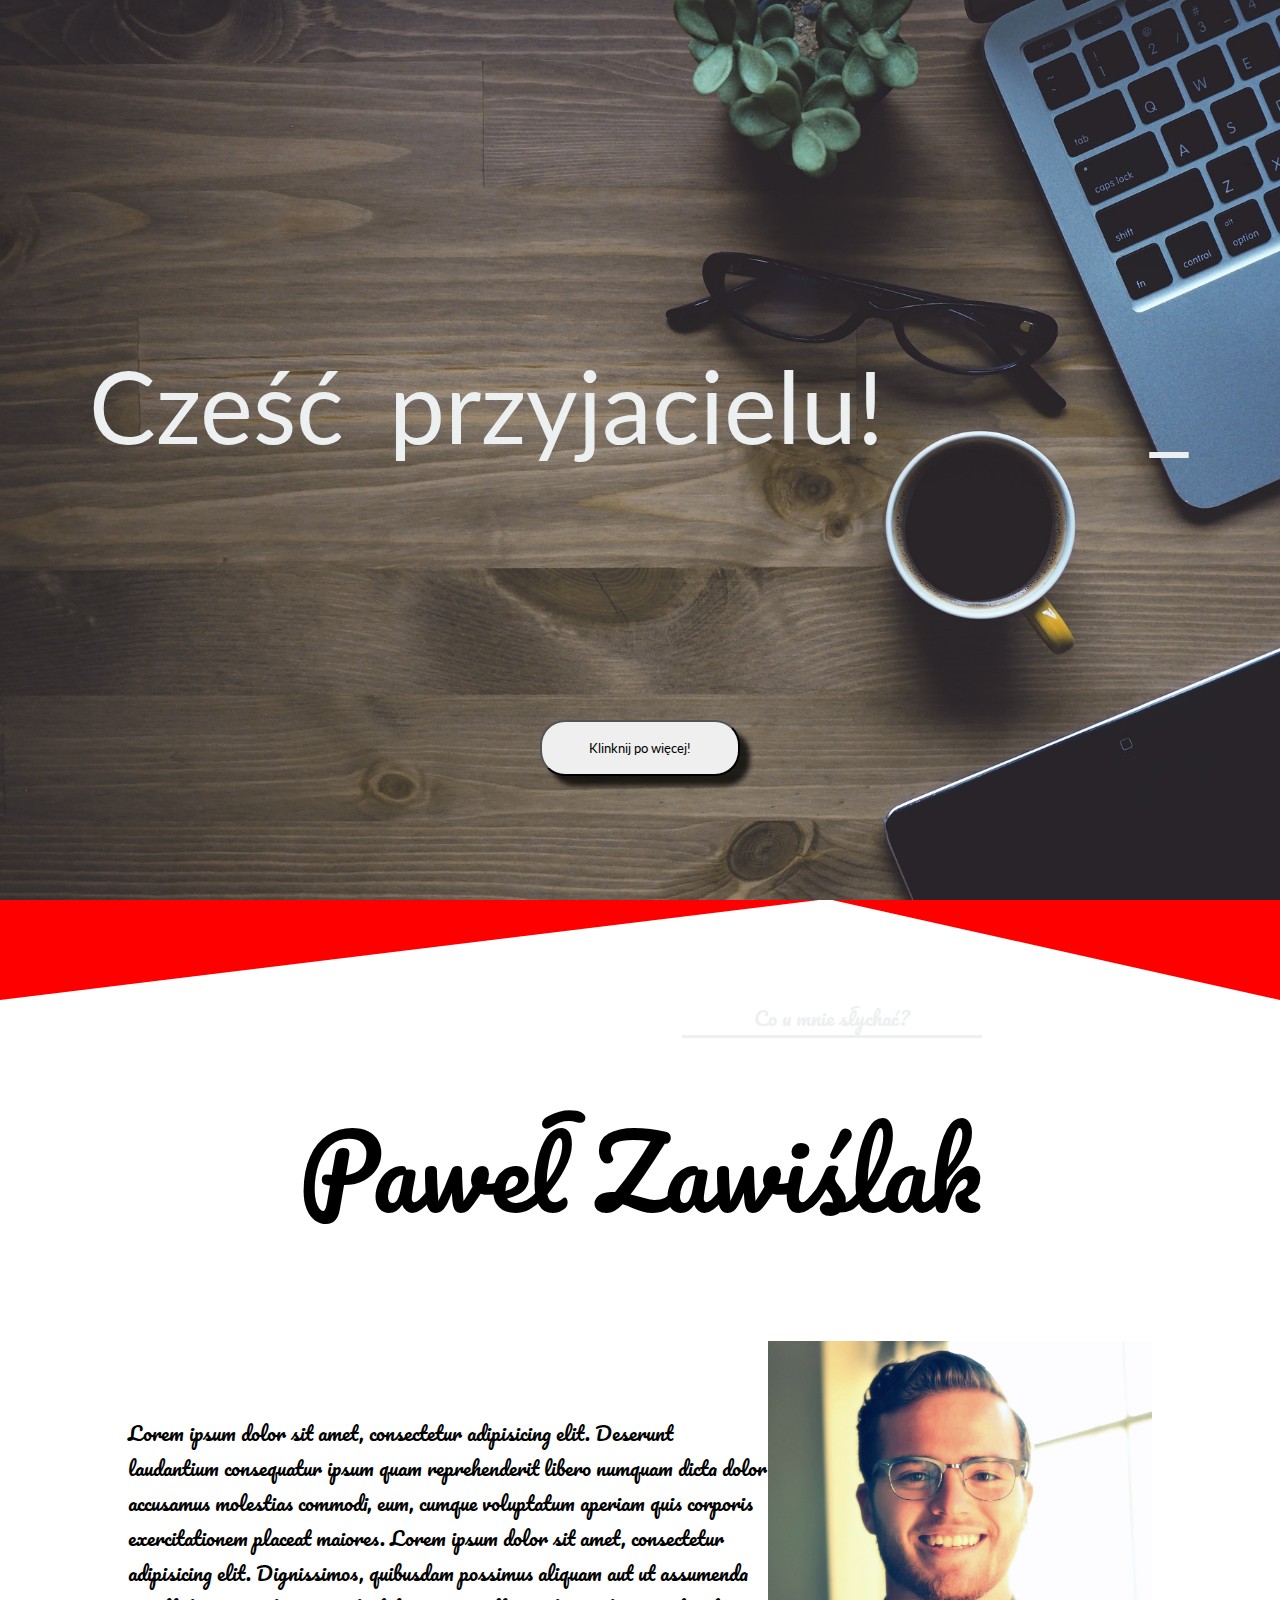
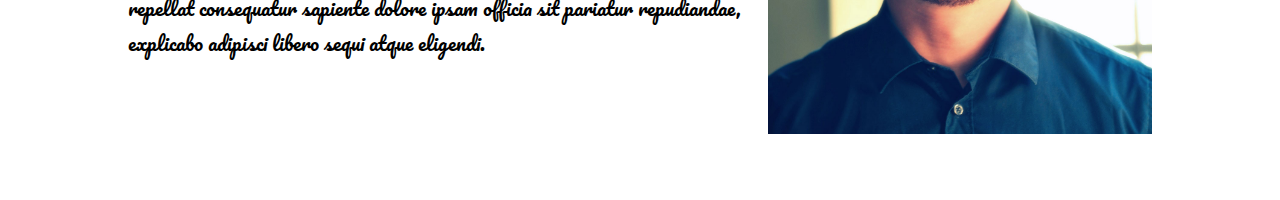
==== app/index.html @ 1587f89d "Pierwszy" ====
<!DOCTYPE html>
<html lang="en">
<head>
    <meta charset="UTF-8">
    <title>Paweł Zawiślak</title>
    
<!--    Fonts     -->
   <link href="https://fonts.googleapis.com/css?family=Lato:400,700i&amp;subset=latin-ext" rel="stylesheet">
   <link href="https://fonts.googleapis.com/css?family=Montserrat:400,700,900&amp;subset=latin-ext" rel="stylesheet">
   <link href="https://fonts.googleapis.com/css?family=Roboto+Condensed:400,700&amp;subset=latin-ext" rel="stylesheet">
   <link href="https://fonts.googleapis.com/css?family=Ubuntu:400,500,700&amp;subset=latin-ext" rel="stylesheet">
   <link href="https://fonts.googleapis.com/css?family=Pacifico&amp;subset=latin-ext" rel="stylesheet">
   
<!--    CSS     -->
    <link rel="stylesheet" href="css/style.css">
</head>
<body>
    <header id="main-header">
        <div class="welcome">
            <div class="welcome-container">
                <p class="welcome-container-text">Cześć</p>
                <ul class="welcome-container-list">
                    <li class="list-item">przyjacielu!</li>
                    <li class="list-item">kliencie!</li>
                    <li class="list-item">współpracowniku!</li>
                    <li class="list-item">Agatko!</li>
                </ul>
            </div>
            
        </div>
<!--
        <h1>z tej strony <span>Paweł Zawiślak </span>, <br/> 
        chciałbym powiedzieć Ci o sobie powiedzieć trochę</h1>
-->
        <a href="#about"><button class="btn">Klinknij po więcej!</button></a>
    </header>
    <section id="about">
       <div class="about-top">
            <div class="about-top-left"></div>
            <div class="about-top-right"></div>
       </div>
        <p>Co u mnie słychać?</p>
        <h2>Paweł Zawiślak</h2>
        <div class="about-container">
            <div class="about-left">
                Lorem ipsum dolor sit amet, consectetur adipisicing elit. Deserunt laudantium consequatur ipsum quam reprehenderit libero numquam dicta dolor accusamus molestias commodi, eum, cumque voluptatum aperiam quis corporis exercitationem placeat maiores. Lorem ipsum dolor sit amet, consectetur adipisicing elit. Dignissimos, quibusdam possimus aliquam aut ut assumenda repellat consequatur sapiente dolore ipsam officia sit pariatur repudiandae, explicabo adipisci libero sequi atque eligendi. 
            </div>
            <div class="about-right"> 
<!--               Jedno zdjęcię na background, drugi z kolei najeżdzające jak na stronie https://stupid-studio.com/-->
                <figure>
                    <img src="img/man-1.jpg" alt="">
                </figure>
            </div>
        </div>
    </section>
<!--    section#skills>p{Co umiem?}-->
</body>
</html>
---- app/css/style.css ----
body {
  margin: 0; }

* {
  box-sizing: border-box; }

#main-header {
  background-image: url(../img/header-background.jpg);
  background-position: center;
  background-size: cover;
  height: 100vh;
  position: relative; }
  #main-header .welcome-container {
    position: absolute;
    top: 45%;
    left: 50%;
    transform: translate(-50%, -50%);
    font-family: "Lato", sans-serif;
    font-size: 100px;
    line-height: 130px;
    color: #ecf0f1;
    overflow: hidden;
    height: 130px; }
    #main-header .welcome-container:after {
      content: "_";
      position: absolute;
      top: 0;
      right: 0;
      animation-name: underscore;
      animation-duration: 1.66666666667s;
      animation-iteration-count: infinite; }
    #main-header .welcome-container .welcome-container-text {
      display: inline;
      float: left;
      margin: 0; }
    #main-header .welcome-container .welcome-container-list {
      margin-top: 0;
      padding-left: 300px;
      text-align: left;
      list-style: none;
      animation-name: change;
      animation-duration: 10s;
      animation-iteration-count: infinite; }
      #main-header .welcome-container .welcome-container-list .item {
        line-height: 40px;
        margin: 0;
        position: absolute;
        top: 0;
        color: #16a085;
        font-size: 42px;
        line-height: 40px;
        animation-name: opacity;
        animation-duration: 2s;
        animation-iteration-count: infinite; }
  #main-header button {
    top: 80%;
    left: 50%;
    transform: translateX(-50%);
    position: absolute;
    line-height: 50px;
    width: 200px;
    font-family: "Lato", sans-serif;
    box-shadow: 10px 10px 5px 0px rgba(0, 0, 0, 0.75);
    border-radius: 25px; }
    #main-header button a {
      text-decoration: none;
      color: #000; }

@keyframes opacity {
  0%,
  100% {
    opacity: 0; }
  5%,
  85% {
    opacity: 1; } }

@keyframes underscore {
  0%,
  100% {
    opacity: 0; }
  50% {
    opacity: 1; } }

@keyframes change {
  0%,
  12.66%,
  100% {
    transform: translateY(0); }
  16.66%,
  29.32% {
    transform: translateY(-25%); }
  33.32%,
  45.98% {
    transform: translateY(-50%); }
  49.98%,
  62.64% {
    transform: translateY(-75%); }
  66.64%,
  79.3% {
    transform: translateY(-50%); }
  83.3%,
  95.96% {
    transform: translateY(-25%); } }

#about {
  height: 100vh;
  font-family: "Pacifico", cursive;
  font-size: 20px; }
  #about .about-top {
    height: 100px;
    display: flex;
    flex-direction: row;
    position: relative;
    width: 100%; }
    #about .about-top .about-top-left {
      position: absolute;
      border-top: 100px solid red;
      border-right: 64vw solid transparent; }
    #about .about-top .about-top-right {
      position: absolute;
      right: 0;
      border-top: 100px solid red;
      border-left: 35vw solid transparent; }
  #about p {
    color: #ecf0f1;
    border-bottom: 3px solid #ecf0f1;
    width: 300px;
    text-align: center;
    position: absolute;
    left: 65%;
    transform: translateX(-50%);
    font-size: 1em;
    margin: 0; }
  #about h2 {
    font-family: "Pacifico", cursive;
    font-size: 5em;
    font-weight: 400;
    text-align: center; }
  #about .about-container {
    display: flex;
    flex-flow: row;
    justify-content: center; }
    #about .about-container .about-left {
      width: 50%;
      align-self: center; }
    #about .about-container .about-right {
      background-image: url(../img/jan-nowak.jpg);
      background-position: center;
      background-repeat: no-repeat;
      background-size: cover;
      width: 30%;
      align-items: center; }
      #about .about-container .about-right figure {
        margin: 0;
        opacity: 0;
        transition: 1s; }
        #about .about-container .about-right figure:hover {
          opacity: 1; }
        #about .about-container .about-right figure img {
          width: 100%; }
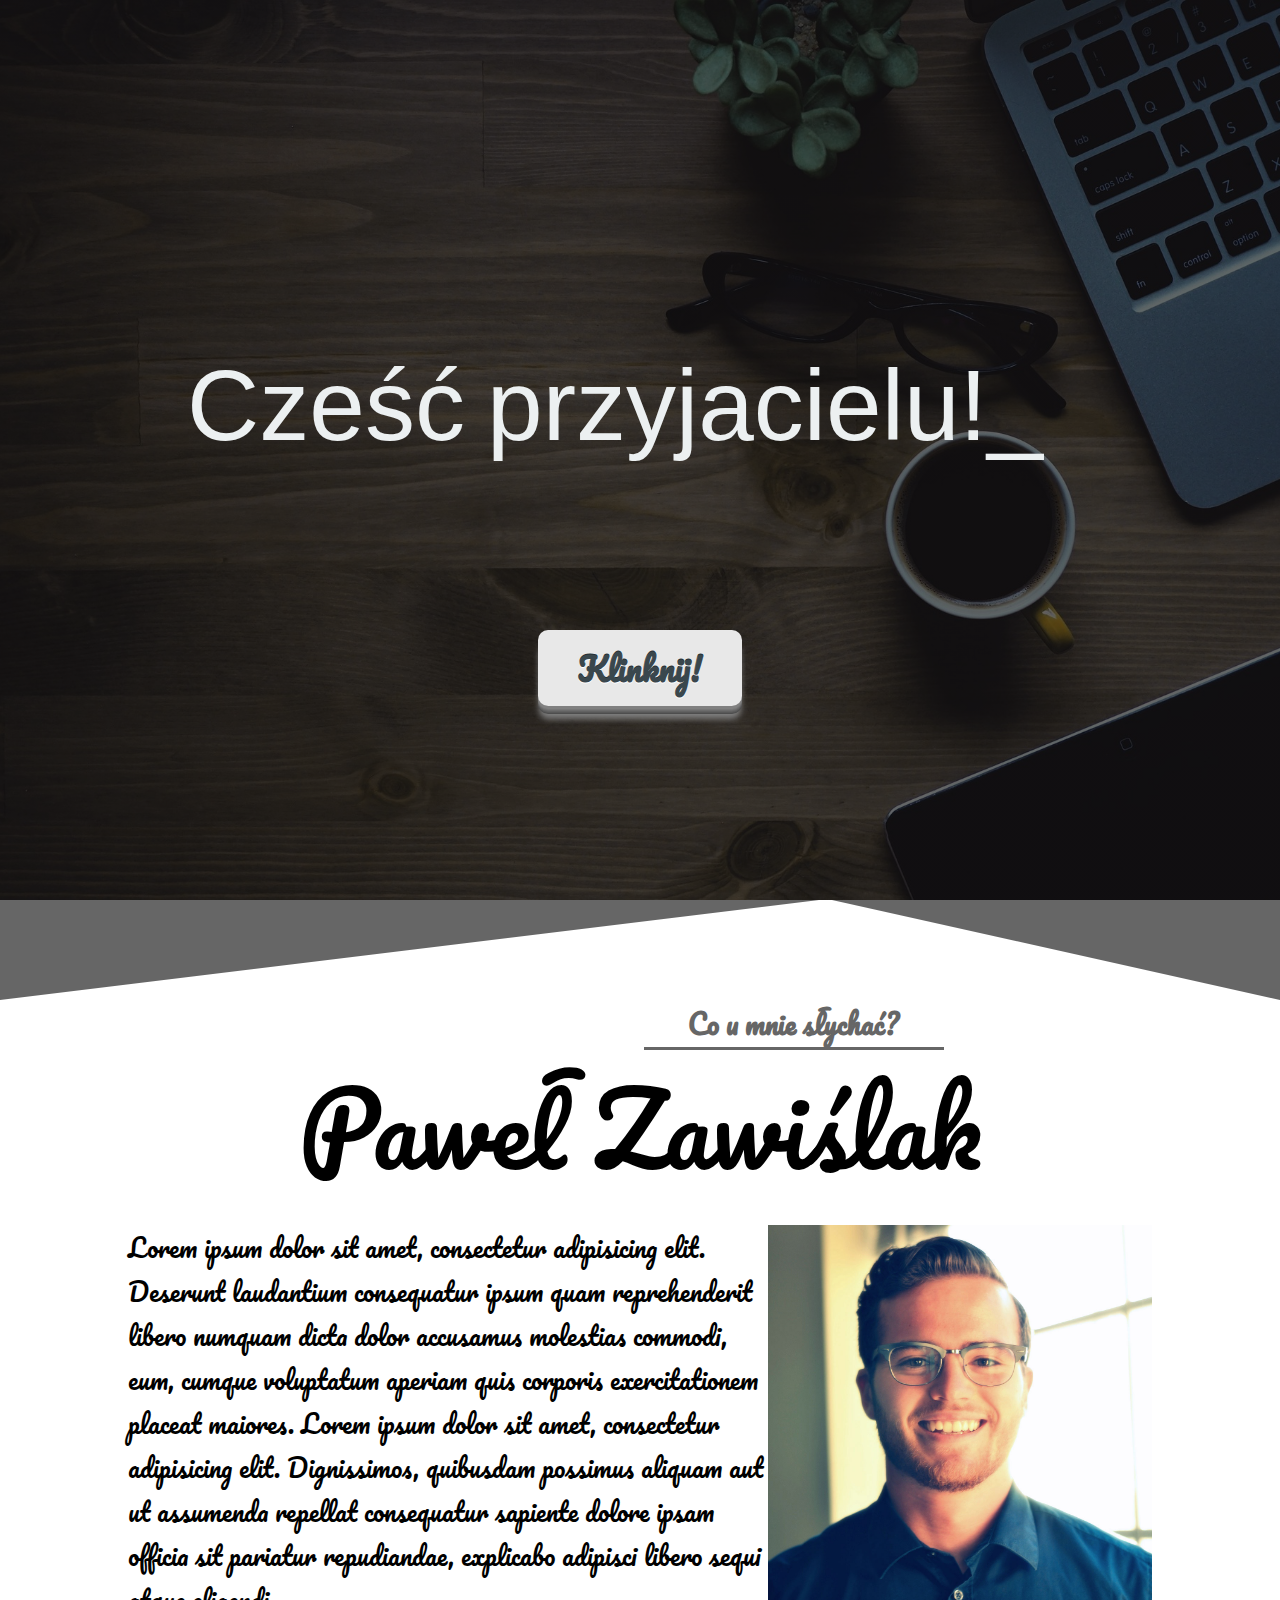
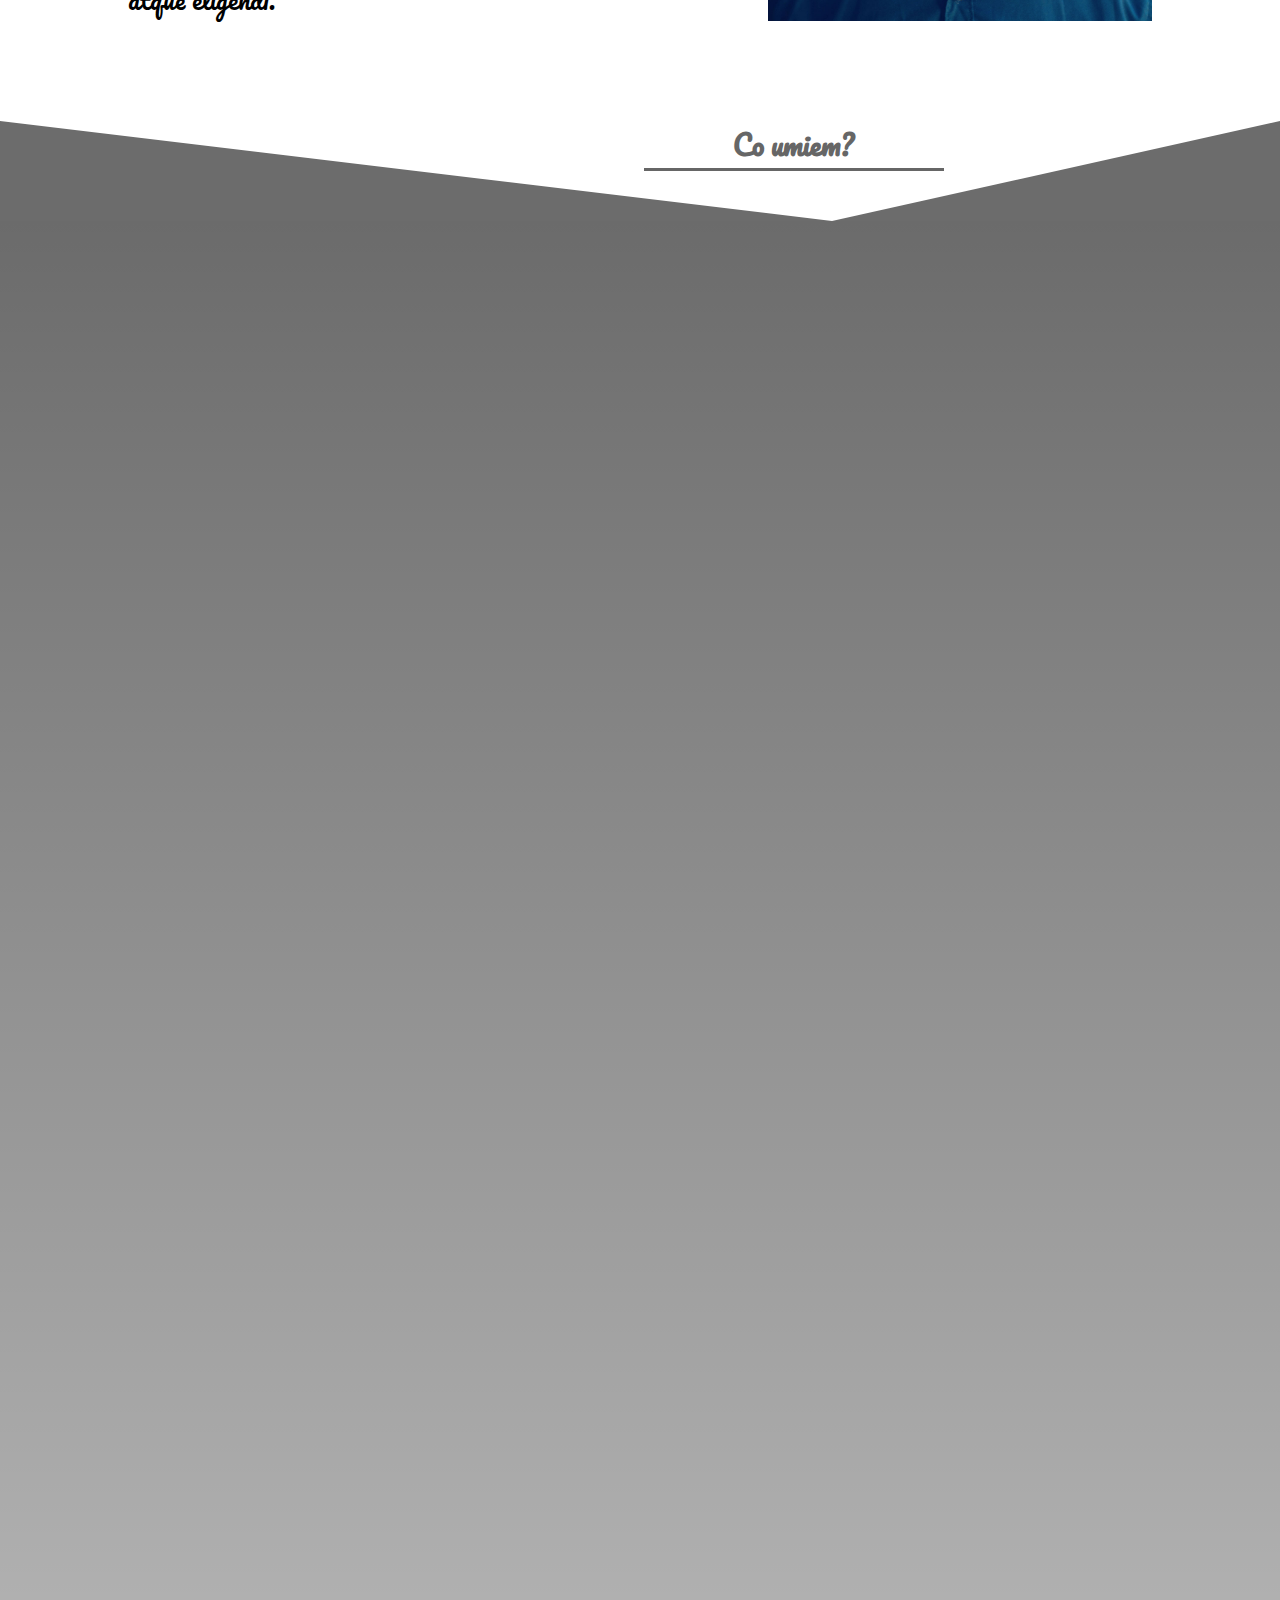
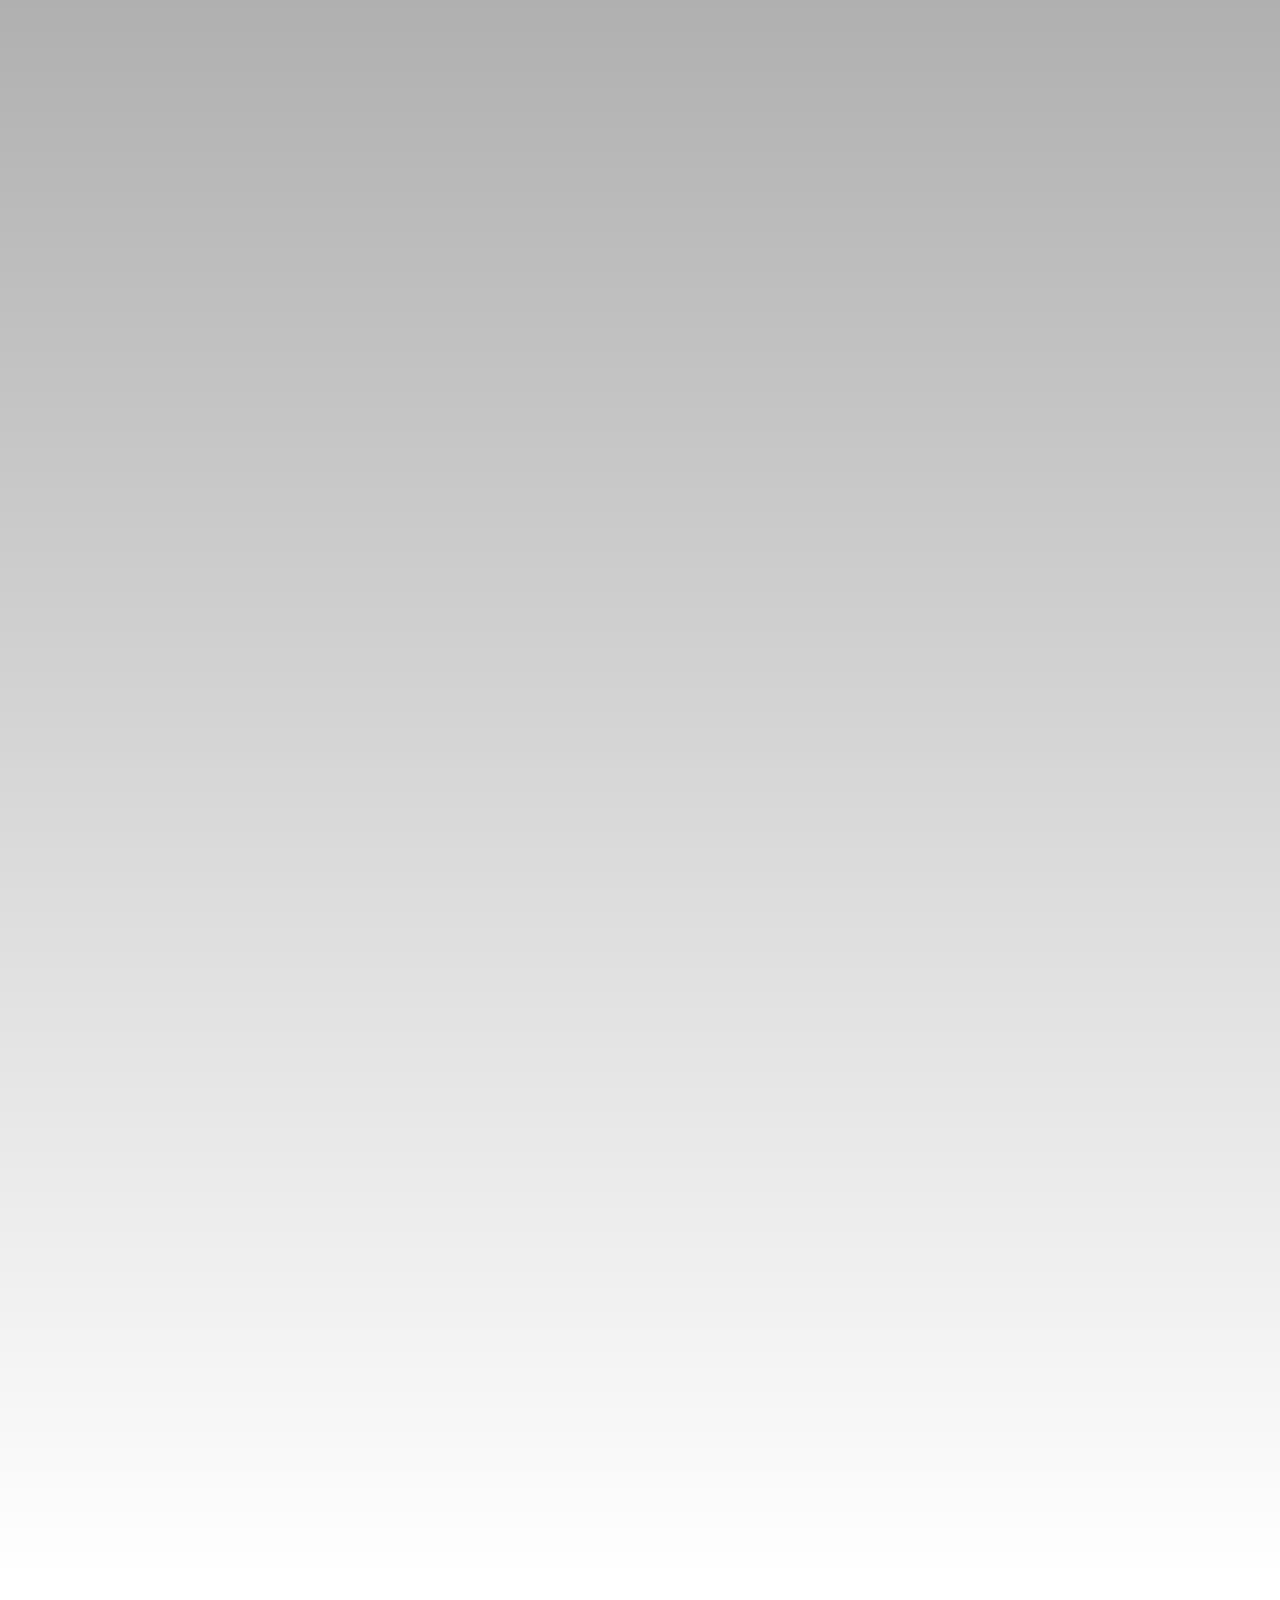
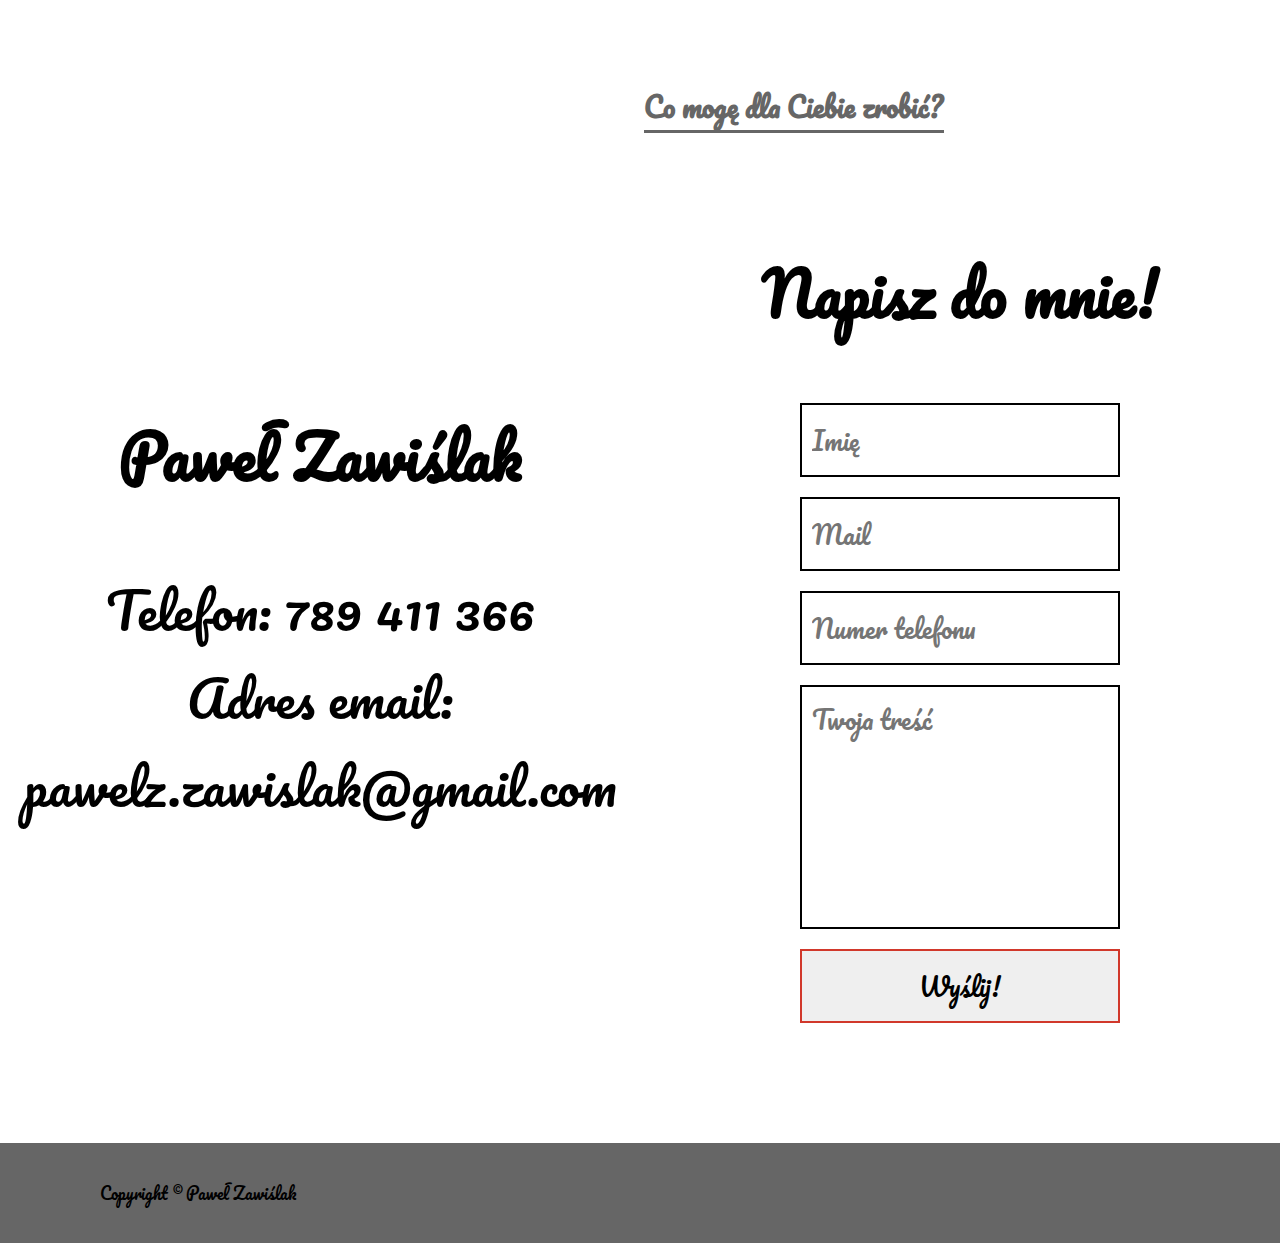
==== commit 24a1b972: "Co do poprawy" ====
--- a/app/index.html
+++ b/app/index.html
@@ -1,62 +1,140 @@
 <!DOCTYPE html>
 <html lang="en">
+
 <head>
     <meta charset="UTF-8">
     <title>Paweł Zawiślak</title>
-    
-<!--    Fonts     -->
-   <link href="https://fonts.googleapis.com/css?family=Lato:400,700i&amp;subset=latin-ext" rel="stylesheet">
-   <link href="https://fonts.googleapis.com/css?family=Montserrat:400,700,900&amp;subset=latin-ext" rel="stylesheet">
-   <link href="https://fonts.googleapis.com/css?family=Roboto+Condensed:400,700&amp;subset=latin-ext" rel="stylesheet">
-   <link href="https://fonts.googleapis.com/css?family=Ubuntu:400,500,700&amp;subset=latin-ext" rel="stylesheet">
-   <link href="https://fonts.googleapis.com/css?family=Pacifico&amp;subset=latin-ext" rel="stylesheet">
-   
-<!--    CSS     -->
+
+    <!--    Fonts     -->
+    <link href="https://fonts.googleapis.com/css?family=Pacifico&amp;subset=latin-ext" rel="stylesheet">
+
+    <!--    CSS     -->
     <link rel="stylesheet" href="css/style.css">
 </head>
+
 <body>
     <header id="main-header">
         <div class="welcome">
             <div class="welcome-container">
                 <p class="welcome-container-text">Cześć</p>
                 <ul class="welcome-container-list">
-                    <li class="list-item">przyjacielu!</li>
-                    <li class="list-item">kliencie!</li>
-                    <li class="list-item">współpracowniku!</li>
-                    <li class="list-item">Agatko!</li>
+                    <li class="list-item item-first">przyjacielu!<span>pz</span></li>
+                    <li class="list-item item-second">kliencie!</li>
+                    <li class="list-item item-third">partnerze!</li>
+                    <li class="list-item item-fourth">Agatko!</li>
                 </ul>
             </div>
-            
+
         </div>
-<!--
+        <!--
         <h1>z tej strony <span>Paweł Zawiślak </span>, <br/> 
         chciałbym powiedzieć Ci o sobie powiedzieć trochę</h1>
 -->
-        <a href="#about"><button class="btn">Klinknij po więcej!</button></a>
+<!--        <a href="#"><button class="btn">///</button></a>-->
+            <a href="#about" class=" btn button">
+                <span class="button-text">Klinknij!</span>
+            </a>
     </header>
+    <nav id="main-nav">
+        <ul>
+            <a href="#main-header">
+                <li>Co <span>na stronie głównej?</span></li>
+            </a>
+            <a href="#about">
+                <li>Co <span>u mnie słychać?</span></li>
+            </a>
+            <a href="#skills">
+                <li>Co <span>umiem?</span></li>
+            </a>
+            <a href="#contact">
+                <li>Co <span>mogę dla Ciebie zrobić?</span></li>
+            </a>
+        </ul>
+    </nav>
     <section id="about">
-       <div class="about-top">
+        <div class="about-top">
             <div class="about-top-left"></div>
             <div class="about-top-right"></div>
-       </div>
-        <p>Co u mnie słychać?</p>
-        <h2>Paweł Zawiślak</h2>
+        </div>
+        <h2>Co u mnie słychać?</h2>
+        <h1>Paweł Zawiślak</h1>
         <div class="about-container">
             <div class="about-left">
-                Lorem ipsum dolor sit amet, consectetur adipisicing elit. Deserunt laudantium consequatur ipsum quam reprehenderit libero numquam dicta dolor accusamus molestias commodi, eum, cumque voluptatum aperiam quis corporis exercitationem placeat maiores. Lorem ipsum dolor sit amet, consectetur adipisicing elit. Dignissimos, quibusdam possimus aliquam aut ut assumenda repellat consequatur sapiente dolore ipsam officia sit pariatur repudiandae, explicabo adipisci libero sequi atque eligendi. 
+                Lorem ipsum dolor sit amet, consectetur adipisicing elit. Deserunt laudantium consequatur ipsum quam reprehenderit libero numquam dicta dolor accusamus molestias commodi, eum, cumque voluptatum aperiam quis corporis exercitationem placeat maiores. Lorem ipsum dolor sit amet, consectetur adipisicing elit. Dignissimos, quibusdam possimus aliquam aut ut assumenda repellat consequatur sapiente dolore ipsam officia sit pariatur repudiandae, explicabo adipisci libero sequi atque eligendi.
             </div>
-            <div class="about-right"> 
-<!--               Jedno zdjęcię na background, drugi z kolei najeżdzające jak na stronie https://stupid-studio.com/-->
+            <div class="about-right">
+                <!--               Jedno zdjęcię na background, drugi z kolei najeżdzające jak na stronie https://stupid-studio.com/-->
                 <figure>
                     <img src="img/man-1.jpg" alt="">
                 </figure>
             </div>
         </div>
     </section>
-<!--    section#skills>p{Co umiem?}-->
+    <section id="skills">
+       <div class="skills-top">
+            <div class="skills-top-left"></div>
+            <div class="skills-top-right"></div>
+        </div>
+        <h2>Co umiem?</h2>
+        <div class="skills-icon">
+            <figure class="html">
+                <img src="img/html5.png" alt="">
+            </figure>
+            <figure class="css">
+                <img src="img/css.png" alt="">
+            </figure>
+            <figure class="js slide-rotate-hor-top ">
+                <img src="img/javascript.png" alt="">
+            </figure>
+            <figure class="jquery">
+                <img src="img/jquery.png" alt="">
+            </figure>
+            <figure class="ajax">
+                <img src="img/ajax1.png" alt="">
+            </figure>
+            <figure class="bootstrap">
+                <img src="img/bootstrap.png" alt="">
+            </figure>
+            <figure class="gulp">
+                <img src="img/gulp.png" alt="">
+            </figure>
+            <figure class="sass">
+                <img src="img/sass1.png" alt="">
+            </figure>
+            <figure class="rwd">
+                <img src="img/rwd-1.png" alt="">
+            </figure>
+            <figure class="git">
+                <img src="img/git1.png" alt="">
+            </figure>
+        </div>
+
+    </section>
+    <section id="contact">
+        <h2>Co mogę dla Ciebie zrobić?</h2>
+        <div class="contact-container">
+            <div class="contact-container-left">
+                <h3>Paweł Zawiślak</h3>
+                <p>Telefon: 789 411 366 <br/> Adres email: pawelz.zawislak@gmail.com</p>
+            </div>
+            <div class="contact-container-right">
+                <h3>Napisz do mnie!</h3>
+                <form action="">
+                    <input placeholder="Imię" type="text">
+                    <input placeholder="Mail" type="email">
+                    <input placeholder="Numer telefonu" type="text">
+                    <textarea placeholder="Twoja treść" name="" id="" cols="30" rows="5"></textarea>
+                    <input type="submit" value="Wyślij!">
+                </form>
+            </div>
+        </div>
+    </section>
+    <footer>
+        <p>Copyright &copy; Paweł Zawiślak</p>
+    </footer>
+    
+    <script src="js/jquery-3.3.1.min.js"></script>
+    <script src="js/main.js"></script>
 </body>
+
 </html>
-
-
-
-
--- a/app/css/style.css
+++ b/app/css/style.css
@@ -5,7 +5,7 @@
   box-sizing: border-box; }
 
 #main-header {
-  background-image: url(../img/header-background.jpg);
+  background-image: linear-gradient(to right, rgba(0, 0, 0, 0.6), rgba(0, 0, 0, 0.6)), url(../img/header-background.jpg);
   background-position: center;
   background-size: cover;
   height: 100vh;
@@ -19,16 +19,8 @@
     font-size: 100px;
     line-height: 130px;
     color: #ecf0f1;
-    overflow: hidden;
-    height: 130px; }
-    #main-header .welcome-container:after {
-      content: "_";
-      position: absolute;
-      top: 0;
-      right: 0;
-      animation-name: underscore;
-      animation-duration: 1.66666666667s;
-      animation-iteration-count: infinite; }
+    height: 130px;
+    overflow: hidden; }
     #main-header .welcome-container .welcome-container-text {
       display: inline;
       float: left;
@@ -52,19 +44,53 @@
         animation-name: opacity;
         animation-duration: 2s;
         animation-iteration-count: infinite; }
-  #main-header button {
-    top: 80%;
+      #main-header .welcome-container .welcome-container-list .item-first::after {
+        content: "_";
+        position: absolute;
+        animation-name: underscore;
+        animation-duration: 1.66666666667s;
+        animation-iteration-count: infinite;
+        right: 50px; }
+      #main-header .welcome-container .welcome-container-list .item-first span {
+        color: transparent; }
+      #main-header .welcome-container .welcome-container-list .item-second:after,
+      #main-header .welcome-container .welcome-container-list .item-third:after,
+      #main-header .welcome-container .welcome-container-list .item-fourth:after {
+        content: "_";
+        position: absolute;
+        animation-name: underscore;
+        animation-duration: 1.66666666667s;
+        animation-iteration-count: infinite; }
+  #main-header .button {
+    position: absolute;
+    top: 70%;
     left: 50%;
     transform: translateX(-50%);
-    position: absolute;
-    line-height: 50px;
-    width: 200px;
-    font-family: "Lato", sans-serif;
-    box-shadow: 10px 10px 5px 0px rgba(0, 0, 0, 0.75);
-    border-radius: 25px; }
-    #main-header button a {
-      text-decoration: none;
-      color: #000; }
+    display: inline-block;
+    margin: 0 auto;
+    border-radius: 10px;
+    box-shadow: 0px 3px gray, 0px 4px #767676, 0px 5px #6c6c6c, 0px 6px #626262, 0px 7px #585858, 0px 8px #4e4e4e, 0px 14px 6px -1px gray;
+    /* shadow */
+    transition: .1s ease-in-out; }
+    #main-header .button .button-text {
+      background-color: #E8E8E8;
+      border-radius: 10px;
+      transition: transform .1s ease-in-out;
+      display: inline-block;
+      padding: 10px 40px 10px 40px;
+      color: #3A474D;
+      font-family: "Pacifico", cursive;
+      font-weight: 700;
+      font-size: 32px;
+      text-shadow: 0px 1px #fff, 0px -1px #262F33; }
+      #main-header .button .button-text:hover {
+        color: #D1382B;
+        text-shadow: 0px -1px #bf291c;
+        cursor: pointer; }
+    #main-header .button:active {
+      box-shadow: 0px 2px gray, 0px 4px #767676, 0px 5px #6c6c6c, 0px 6px #626262, 0px 7px #585858, 0px 8px #4e4e4e, 0px 10px 2px 0px rgba(128, 128, 128, 0.6); }
+    #main-header .button:active .button-text {
+      transform: translate(0, 5px); }
 
 @keyframes opacity {
   0%,
@@ -103,7 +129,6 @@
     transform: translateY(-25%); } }
 
 #about {
-  height: 100vh;
   font-family: "Pacifico", cursive;
   font-size: 20px; }
   #about .about-top {
@@ -112,37 +137,40 @@
     flex-direction: row;
     position: relative;
     width: 100%; }
+    #about .about-top .about-top-left,
+    #about .about-top .about-top-right {
+      position: absolute;
+      border-top: 100px solid rgba(0, 0, 0, 0.6); }
     #about .about-top .about-top-left {
-      position: absolute;
-      border-top: 100px solid red;
       border-right: 64vw solid transparent; }
     #about .about-top .about-top-right {
-      position: absolute;
       right: 0;
-      border-top: 100px solid red;
       border-left: 35vw solid transparent; }
-  #about p {
-    color: #ecf0f1;
-    border-bottom: 3px solid #ecf0f1;
+  #about h2 {
+    color: #666666;
+    border-bottom: 3px solid #666666;
     width: 300px;
     text-align: center;
     position: absolute;
-    left: 65%;
+    left: 62%;
     transform: translateX(-50%);
-    font-size: 1em;
+    font-size: 27px;
     margin: 0; }
-  #about h2 {
+  #about h1 {
     font-family: "Pacifico", cursive;
     font-size: 5em;
     font-weight: 400;
+    margin: 40px 0 10px 0;
     text-align: center; }
   #about .about-container {
     display: flex;
     flex-flow: row;
-    justify-content: center; }
+    justify-content: center;
+    margin-bottom: 100px; }
     #about .about-container .about-left {
       width: 50%;
-      align-self: center; }
+      align-self: center;
+      font-size: 25px; }
     #about .about-container .about-right {
       background-image: url(../img/jan-nowak.jpg);
       background-position: center;
@@ -153,8 +181,197 @@
       #about .about-container .about-right figure {
         margin: 0;
         opacity: 0;
-        transition: 1s; }
+        transition: 1s;
+        width: 100%;
+        height: 100%; }
         #about .about-container .about-right figure:hover {
           opacity: 1; }
         #about .about-container .about-right figure img {
-          width: 100%; }
+          width: 100%;
+          height: 100%; }
+
+#skills {
+  font-family: "Pacifico", cursive; }
+  #skills .skills-top-left,
+  #skills .skills-top-right {
+    position: absolute; }
+  #skills .skills-top-left {
+    border-right: 65vw solid white;
+    border-bottom: 100px solid #6C6C6C; }
+  #skills .skills-top-right {
+    right: 0;
+    border-left: 35vw solid white;
+    border-bottom: 100px solid #6C6C6C; }
+  #skills h2 {
+    color: #666666;
+    border-bottom: 3px solid #666666;
+    width: 300px;
+    text-align: center;
+    position: absolute;
+    left: 62%;
+    transform: translateX(-50%);
+    font-size: 27px;
+    margin: 0; }
+  #skills .skills-icon {
+    padding-top: 100px;
+    overflow: hidden;
+    background: linear-gradient(rgba(0, 0, 0, 0.6), rgba(0, 0, 0, 0));
+    border-top: 1px solid white; }
+  #skills figure {
+    width: 1000px;
+    opacity: 0;
+    margin-left: auto;
+    margin-right: auto; }
+  #skills .bounceInLeft {
+    -webkit-animation-name: bounceInLeft;
+    animation-name: bounceInLeft;
+    -webkit-animation-duration: 1s;
+    animation-duration: 1s;
+    -webkit-animation-fill-mode: both;
+    animation-fill-mode: both;
+    opacity: 1;
+    margin-left: auto;
+    margin-right: auto; }
+
+@keyframes bounceInLeft {
+  0%,
+  60%,
+  75%,
+  90%,
+  100% {
+    -webkit-transition-timing-function: cubic-bezier(0.215, 0.61, 0.355, 1);
+    transition-timing-function: cubic-bezier(0.215, 0.61, 0.355, 1); }
+  0% {
+    opacity: 0;
+    -webkit-transform: translate3d(-3000px, 0, 0);
+    transform: translate3d(-3000px, 0, 0); }
+  45% {
+    opacity: 1;
+    -webkit-transform: translate3d(25px, 0, 0);
+    transform: translate3d(60%, 0, 0); }
+  60% {
+    -webkit-transform: translate3d(-10px, 0, 0);
+    transform: translate3d(54%, 0, 0); }
+  75% {
+    -webkit-transform: translate3d(5px, 0, 0);
+    transform: translate3d(58%, 0, 0); }
+  90% {
+    -webkit-transform: translate3d(5px, 0, 0);
+    transform: translate3d(55.5%, 0, 0); }
+  100% {
+    -webkit-transform: none;
+    transform: translateX(56.54%); } }
+  #skills .bounceInRight {
+    -webkit-animation-name: bounceInRight;
+    animation-name: bounceInRight;
+    -webkit-animation-duration: 1s;
+    animation-duration: 1s;
+    -webkit-animation-fill-mode: both;
+    animation-fill-mode: both;
+    opacity: 1;
+    margin-left: auto;
+    margin-right: auto; }
+
+@keyframes bounceInRight {
+  0%,
+  60%,
+  75%,
+  90%,
+  100% {
+    -webkit-transition-timing-function: cubic-bezier(0.215, 0.61, 0.355, 1);
+    transition-timing-function: cubic-bezier(0.215, 0.61, 0.355, 1); }
+  0% {
+    opacity: 0;
+    -webkit-transform: translate3d(-3000px, 0, 0);
+    transform: translate3d(3000px, 0, 0); }
+  45% {
+    opacity: 1;
+    -webkit-transform: translate3d(25px, 0, 0);
+    transform: translate3d(6.54%, 0, 0); }
+  60% {
+    -webkit-transform: translate3d(-10px, 0, 0);
+    transform: translate3d(12%, 0, 0); }
+  75% {
+    -webkit-transform: translate3d(5px, 0, 0);
+    transform: translate3d(8%, 0, 0); }
+  90% {
+    -webkit-transform: translate3d(5px, 0, 0);
+    transform: translate3d(11.5%, 0, 0); }
+  100% {
+    -webkit-transform: none;
+    transform: translateX(10.54%); } }
+
+@keyframes slideName {
+  0% {
+    transform: translateX(185%); } }
+
+#contact {
+  font-family: "Pacifico", cursive;
+  padding-top: 100px 0;
+  margin-top: 100px; }
+  #contact h2 {
+    color: #666666;
+    border-bottom: 3px solid #666666;
+    width: 300px;
+    text-align: center;
+    position: absolute;
+    left: 62%;
+    transform: translateX(-50%);
+    font-size: 27px;
+    margin: 0; }
+  #contact .contact-container {
+    display: flex;
+    flex-direction: row;
+    text-align: center;
+    padding-bottom: 100px; }
+    #contact .contact-container .contact-container-left,
+    #contact .contact-container .contact-container-right {
+      width: 50%;
+      padding-top: 100px;
+      font-size: 50px;
+      flex: 1;
+      align-self: center; }
+    #contact .contact-container .contact-container-right form input,
+    #contact .contact-container .contact-container-right form textarea {
+      display: block;
+      width: 50%;
+      margin: 20px 0;
+      margin-left: auto;
+      margin-right: auto;
+      font-family: "Pacifico", cursive;
+      padding: 10px;
+      font-size: 25px;
+      border: 2px solid; }
+    #contact .contact-container .contact-container-right form input {
+      line-height: 50px; }
+    #contact .contact-container .contact-container-right form textarea {
+      resize: none; }
+    #contact .contact-container .contact-container-right form input[type="submit"] {
+      border: 2px solid #D1382B; }
+
+footer {
+  background-color: #666666;
+  margin: 0;
+  padding: 20px 0 20px 100px; }
+  footer p {
+    font-family: "Pacifico", cursive; }
+
+#main-nav {
+  position: fixed;
+  z-index: 3;
+  top: 100px;
+  left: 0;
+  background-color: transparent;
+  display: none; }
+  #main-nav ul {
+    list-style: none; }
+    #main-nav ul a {
+      text-decoration: none;
+      font-family: "Pacifico", cursive;
+      font-size: 25px;
+      color: #D1382B; }
+      #main-nav ul a li span {
+        opacity: 0;
+        transition: 0.4s; }
+        #main-nav ul a li span:hover {
+          opacity: 1; }
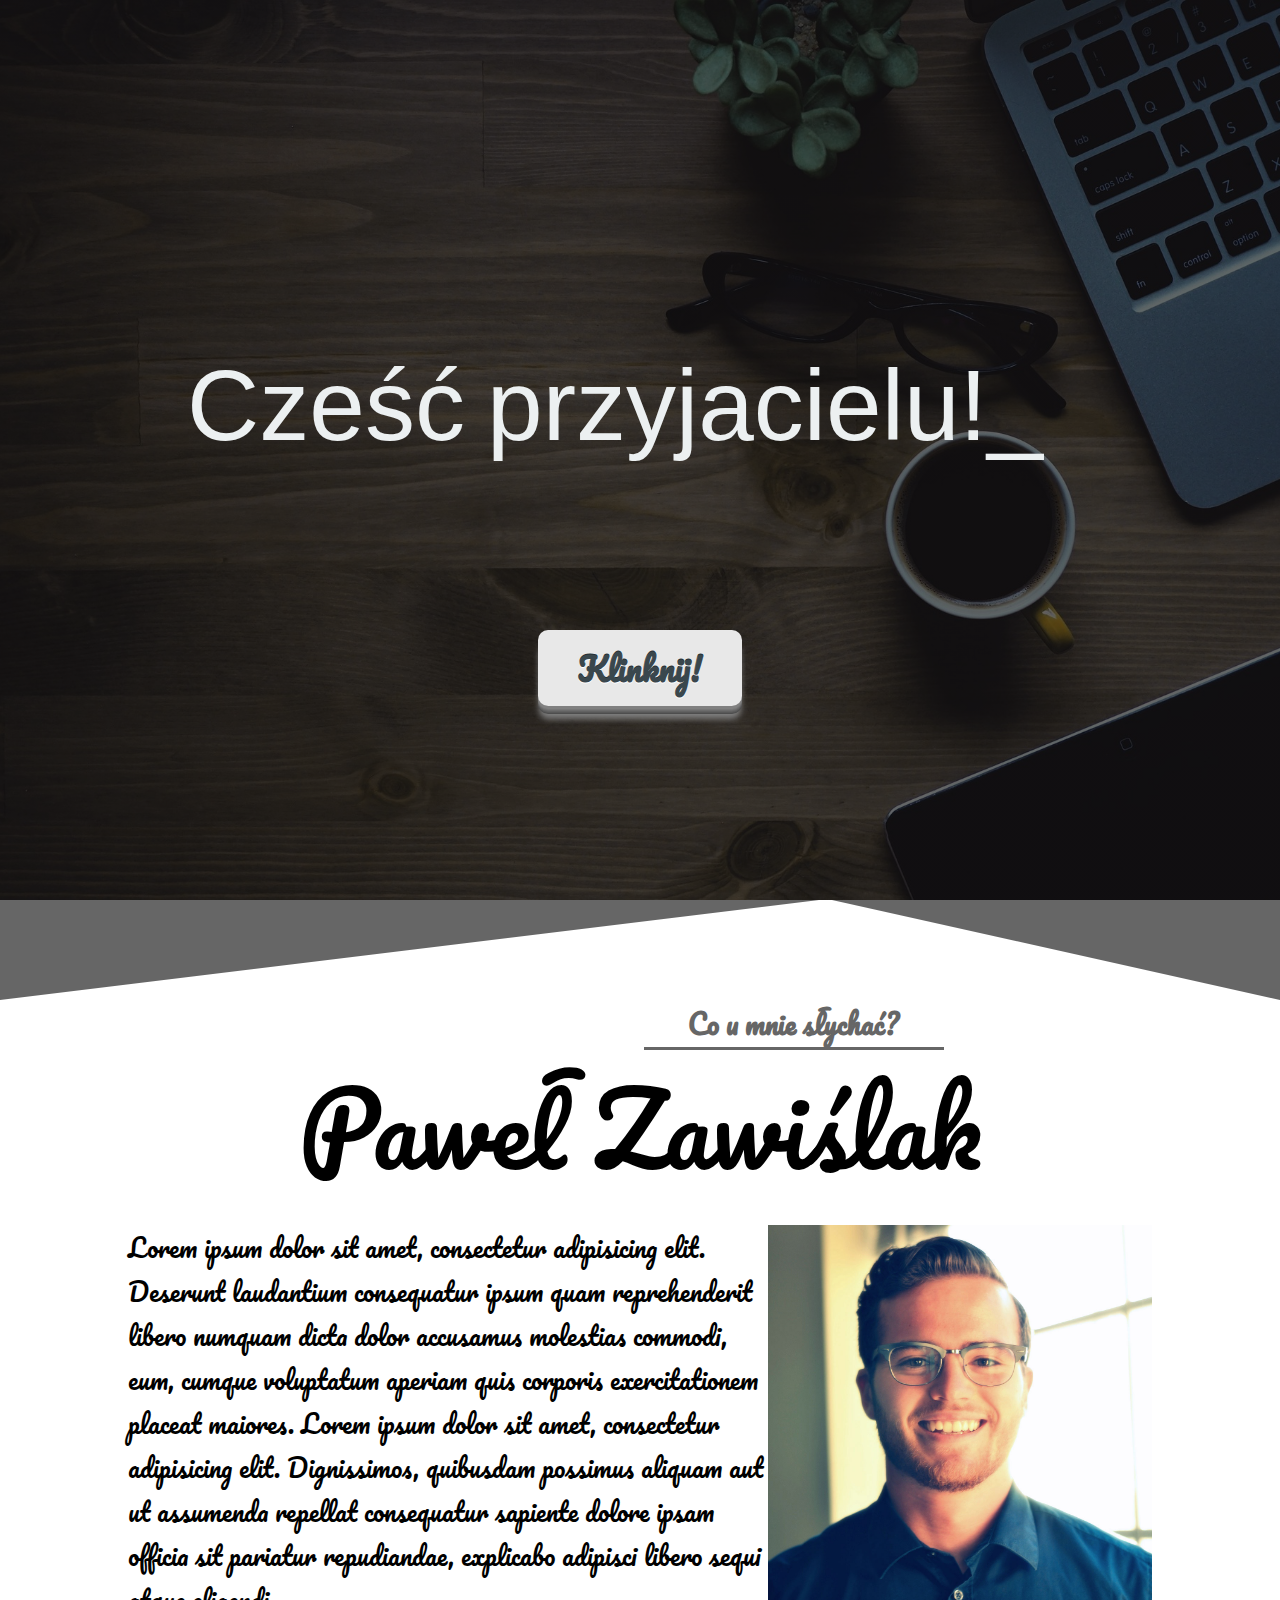
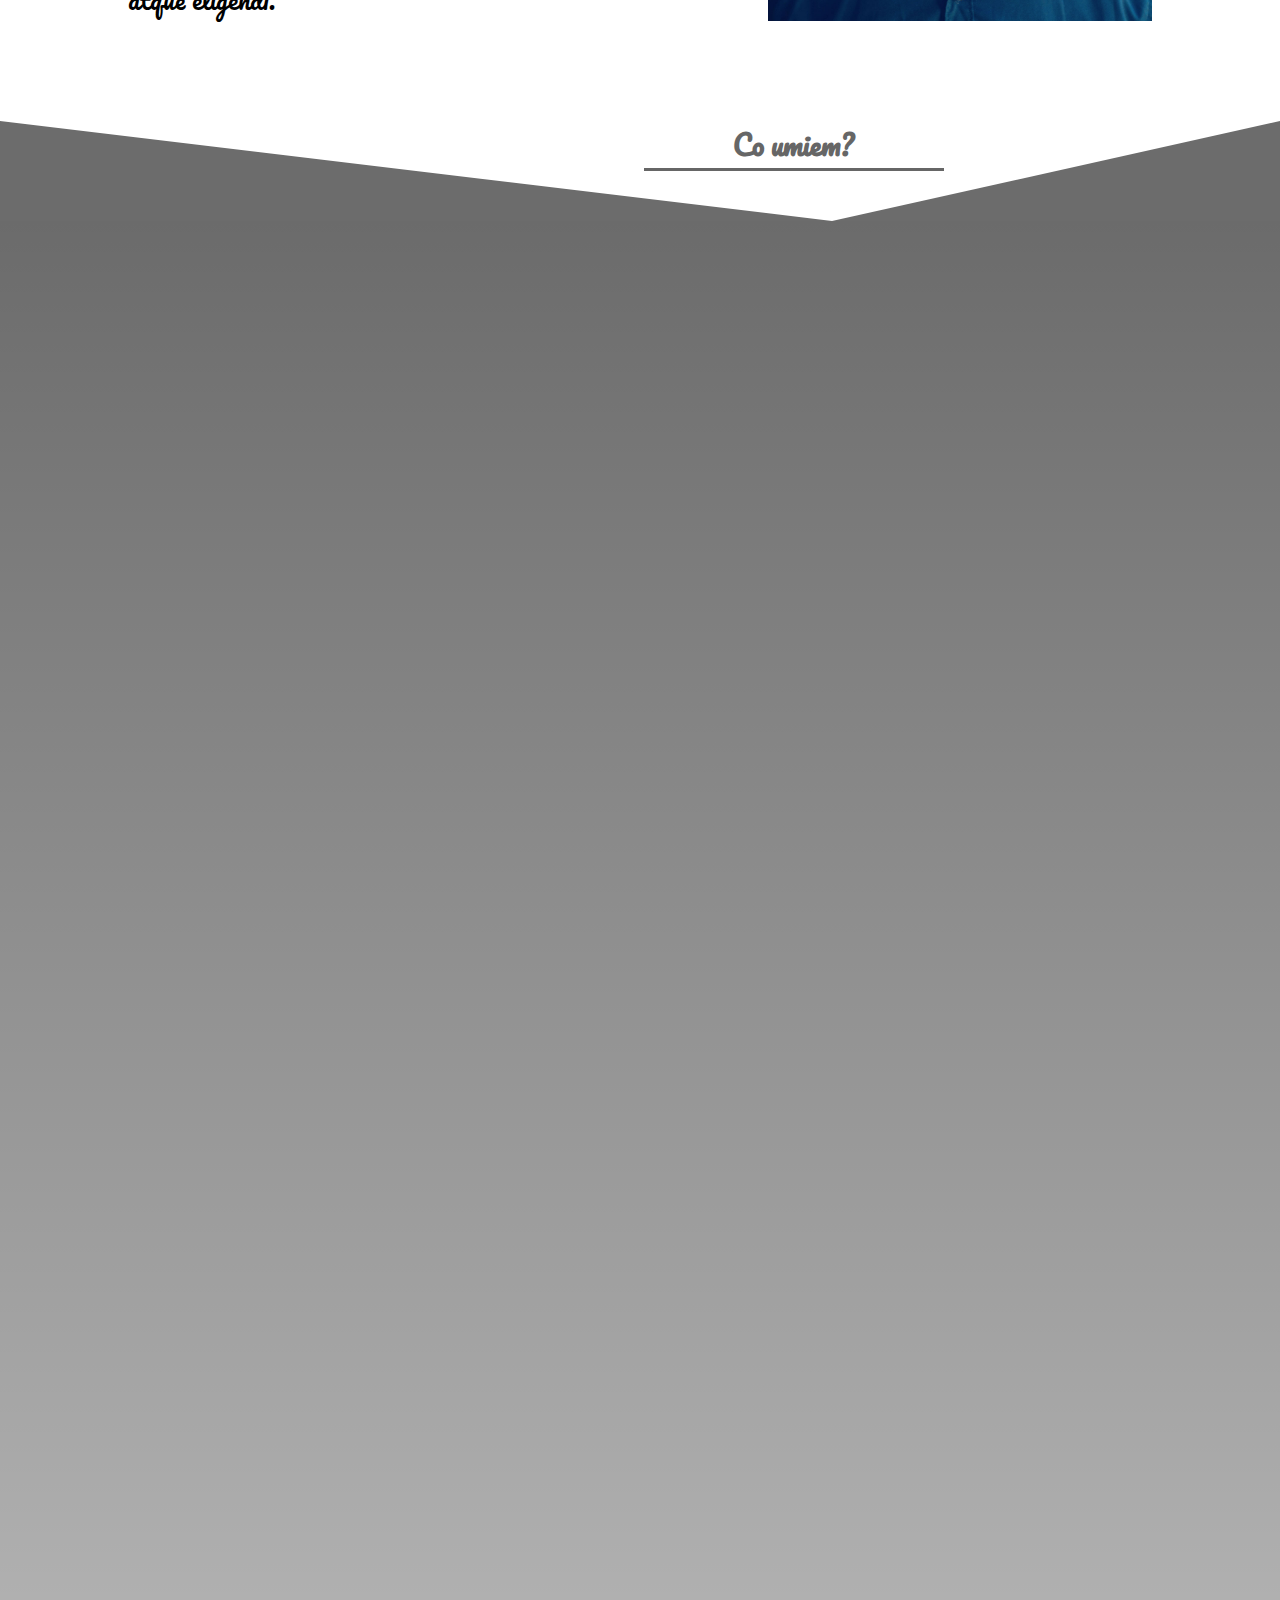
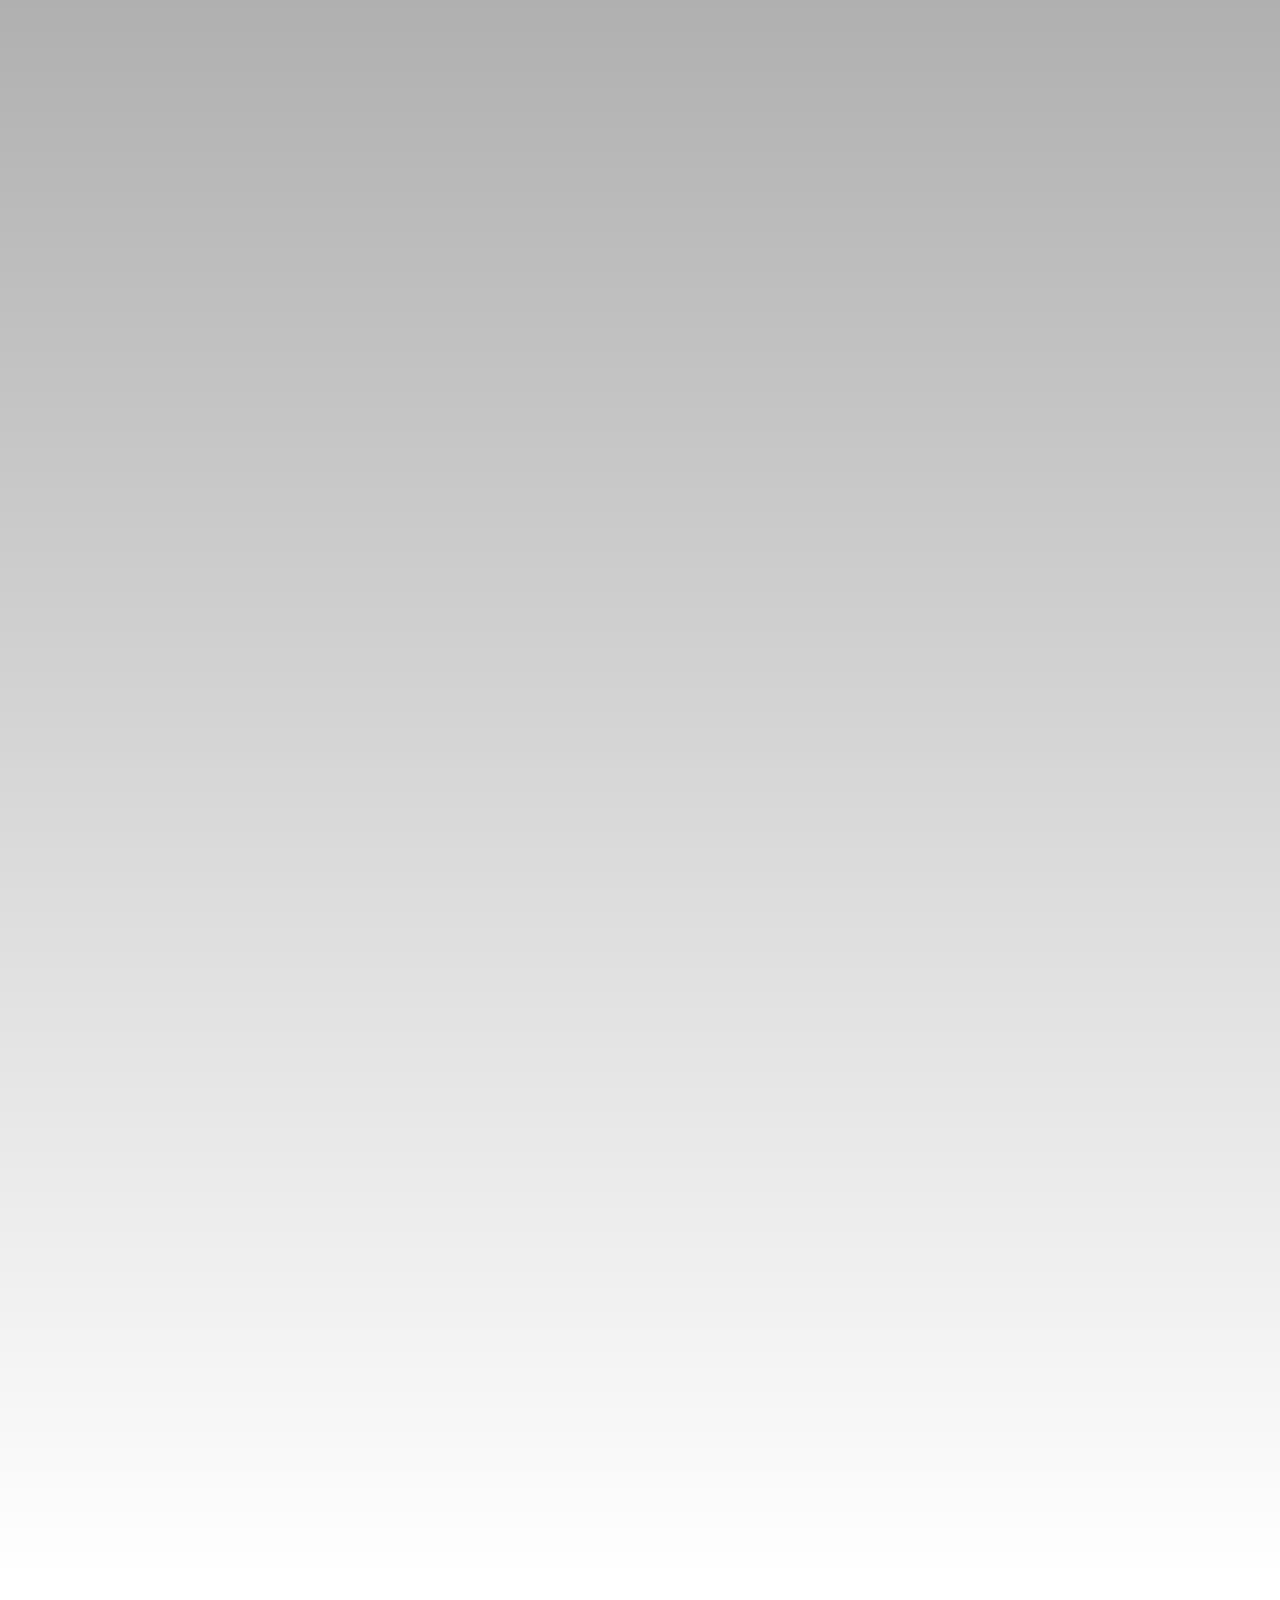
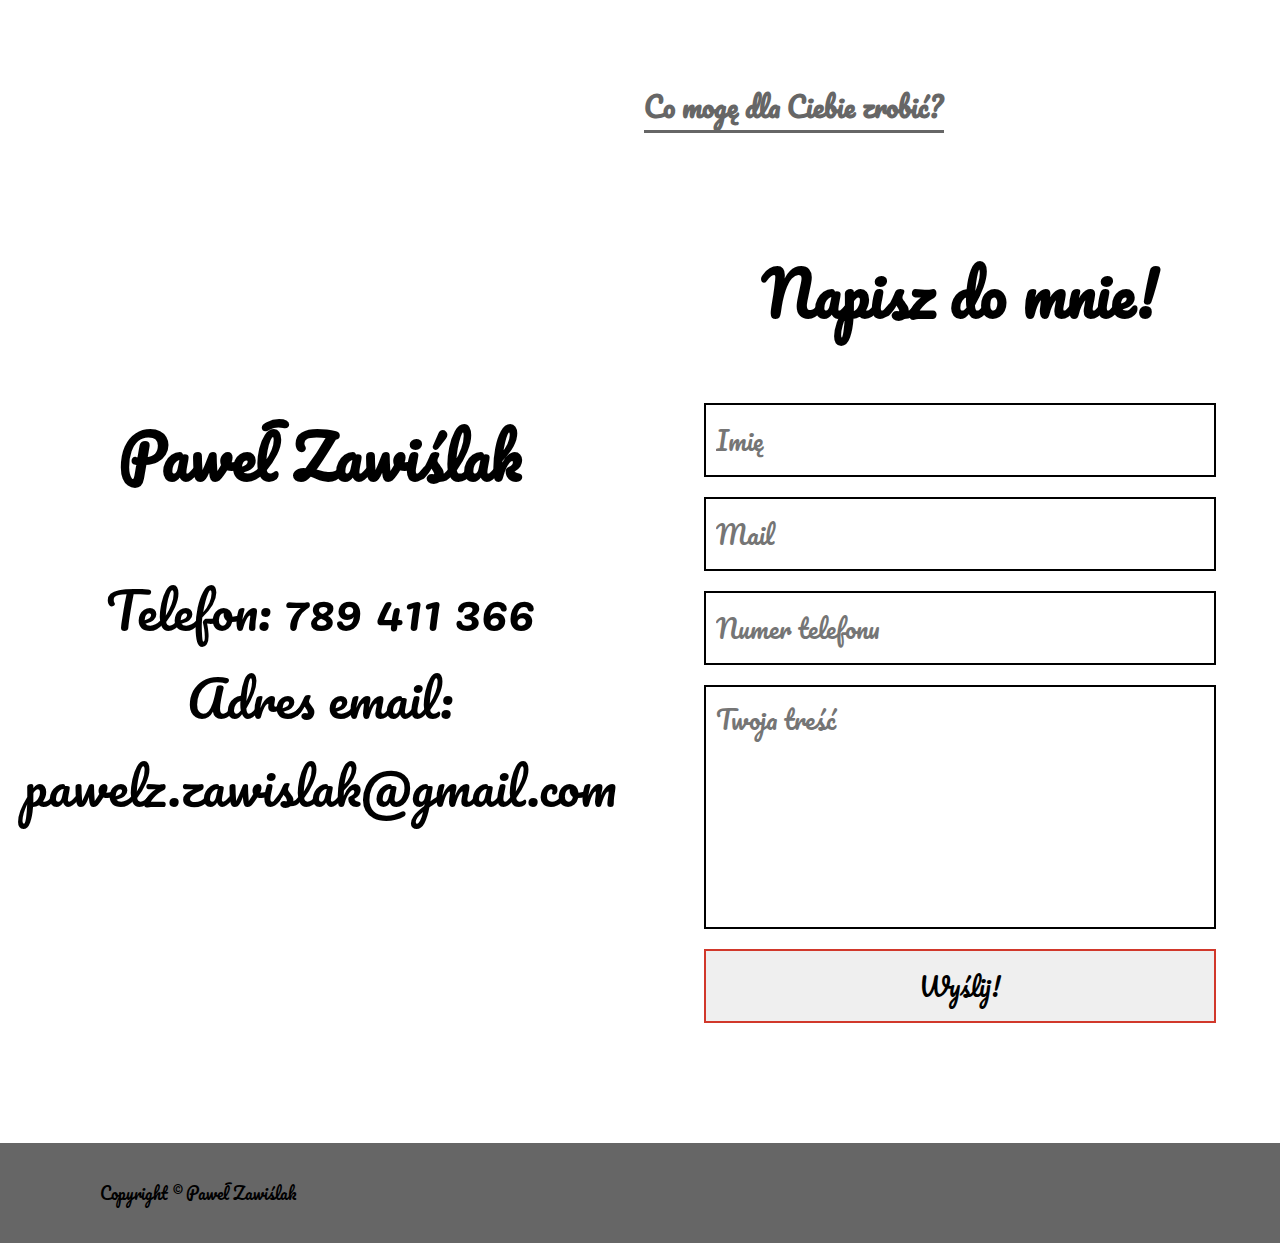
==== commit 78970f0e: "Do wglądu" ====
--- a/app/index.html
+++ b/app/index.html
@@ -30,8 +30,8 @@
         <h1>z tej strony <span>Paweł Zawiślak </span>, <br/> 
         chciałbym powiedzieć Ci o sobie powiedzieć trochę</h1>
 -->
-<!--        <a href="#"><button class="btn">///</button></a>-->
-            <a href="#about" class=" btn button">
+        <!--        <a href="#"><button class="btn">///</button></a>-->
+        <a href="#about" class=" btn button">
                 <span class="button-text">Klinknij!</span>
             </a>
     </header>
@@ -69,9 +69,13 @@
                 </figure>
             </div>
         </div>
+<!--        <div class="frame-bottom">
+            <div class="frame-bottom-left"></div>
+            <div class="frame-bottom-right"></div>
+        </div>-->
     </section>
     <section id="skills">
-       <div class="skills-top">
+        <div class="skills-top">
             <div class="skills-top-left"></div>
             <div class="skills-top-right"></div>
         </div>
@@ -83,17 +87,17 @@
             <figure class="css">
                 <img src="img/css.png" alt="">
             </figure>
-            <figure class="js slide-rotate-hor-top ">
+            <figure class="js">
                 <img src="img/javascript.png" alt="">
             </figure>
             <figure class="jquery">
                 <img src="img/jquery.png" alt="">
             </figure>
+            <figure class="bootstrap">
+                <img src="img/bootstrap.png" alt="">
+            </figure>
             <figure class="ajax">
                 <img src="img/ajax1.png" alt="">
-            </figure>
-            <figure class="bootstrap">
-                <img src="img/bootstrap.png" alt="">
             </figure>
             <figure class="gulp">
                 <img src="img/gulp.png" alt="">
@@ -132,7 +136,7 @@
     <footer>
         <p>Copyright &copy; Paweł Zawiślak</p>
     </footer>
-    
+
     <script src="js/jquery-3.3.1.min.js"></script>
     <script src="js/main.js"></script>
 </body>
--- a/app/css/style.css
+++ b/app/css/style.css
@@ -130,7 +130,25 @@
 
 #about {
   font-family: "Pacifico", cursive;
-  font-size: 20px; }
+  font-size: 20px;
+  /*    .frame-bottom-left,
+    .frame-bottom-right {
+        position: absolute;
+        top: 0%
+
+    }
+
+    .frame-bottom-left {
+        border-right: 65vw solid white;
+        border-bottom: 100px solid #6C6C6C;
+
+    }
+
+    .frame-bottom-right {
+        right: 0;
+        border-left: 35vw solid white;
+        border-bottom: 100px solid #6C6C6C;
+    }*/ }
   #about .about-top {
     height: 100px;
     display: flex;
@@ -216,9 +234,10 @@
     padding-top: 100px;
     overflow: hidden;
     background: linear-gradient(rgba(0, 0, 0, 0.6), rgba(0, 0, 0, 0));
-    border-top: 1px solid white; }
+    border-top: 1px solid white;
+    margin-left: auto;
+    margin-right: auto; }
   #skills figure {
-    width: 1000px;
     opacity: 0;
     margin-left: auto;
     margin-right: auto; }
@@ -307,8 +326,7 @@
 
 #contact {
   font-family: "Pacifico", cursive;
-  padding-top: 100px 0;
-  margin-top: 100px; }
+  padding-top: 100px; }
   #contact h2 {
     color: #666666;
     border-bottom: 3px solid #666666;
@@ -334,7 +352,7 @@
     #contact .contact-container .contact-container-right form input,
     #contact .contact-container .contact-container-right form textarea {
       display: block;
-      width: 50%;
+      width: 80%;
       margin: 20px 0;
       margin-left: auto;
       margin-right: auto;
@@ -375,3 +393,74 @@
         transition: 0.4s; }
         #main-nav ul a li span:hover {
           opacity: 1; }
+
+@media all and (max-width: 1200px) {
+  #about {
+    font-size: 33px; }
+    #about h1 {
+      margin: 90px 0 40px 0;
+      font-size: 4em; }
+    #about .about-container {
+      flex-flow: column; }
+      #about .about-container .about-left {
+        padding-bottom: 100px;
+        width: 80%;
+        text-align: center; }
+      #about .about-container .about-right {
+        width: 70%;
+        align-self: center;
+        padding-bottom: 100px; }
+  #skills .skills-top-right {
+    border-left: 35.1vw solid white; }
+  #contact {
+    margin-top: 0; }
+    #contact .contact-container {
+      flex-direction: column; }
+      #contact .contact-container .contact-container-left,
+      #contact .contact-container .contact-container-right {
+        width: 80%;
+        padding-top: 50px; }
+      #contact .contact-container .contact-container-right {
+        padding-top: 0; }
+        #contact .contact-container .contact-container-right form input,
+        #contact .contact-container .contact-container-right form textarea {
+          display: block;
+          width: 50%;
+          margin: 20px 0;
+          margin-left: auto;
+          margin-right: auto;
+          font-family: "Pacifico", cursive;
+          padding: 10px;
+          font-size: 25px;
+          border: 2px solid; }
+        #contact .contact-container .contact-container-right form input {
+          line-height: 50px; }
+        #contact .contact-container .contact-container-right form textarea {
+          resize: none; }
+        #contact .contact-container .contact-container-right form input[type="submit"] {
+          border: 2px solid #D1382B; } }
+
+@media all and (max-width: 992px) {
+  #main-header .welcome-container {
+    transform: translate(-45%, -50%);
+    font-size: 80px; }
+    #main-header .welcome-container .welcome-container-list {
+      padding-left: 240px; }
+  #about h1 {
+    font-size: 3em; }
+  #about h2 {
+    font-size: 33px;
+    width: 400px; }
+  #about .about-container .about-left {
+    font-size: 35px; }
+  #skills h2 {
+    font-size: 30px;
+    left: 60%; }
+  #skills .skills-top-right {
+    border-left: 35.1vw solid white; }
+  #contact h2 {
+    font-size: 33px;
+    width: 400px; }
+  #contact .contact-container .contact-container-right form input,
+  #contact .contact-container .contact-container-right form textarea {
+    width: 80%; } }
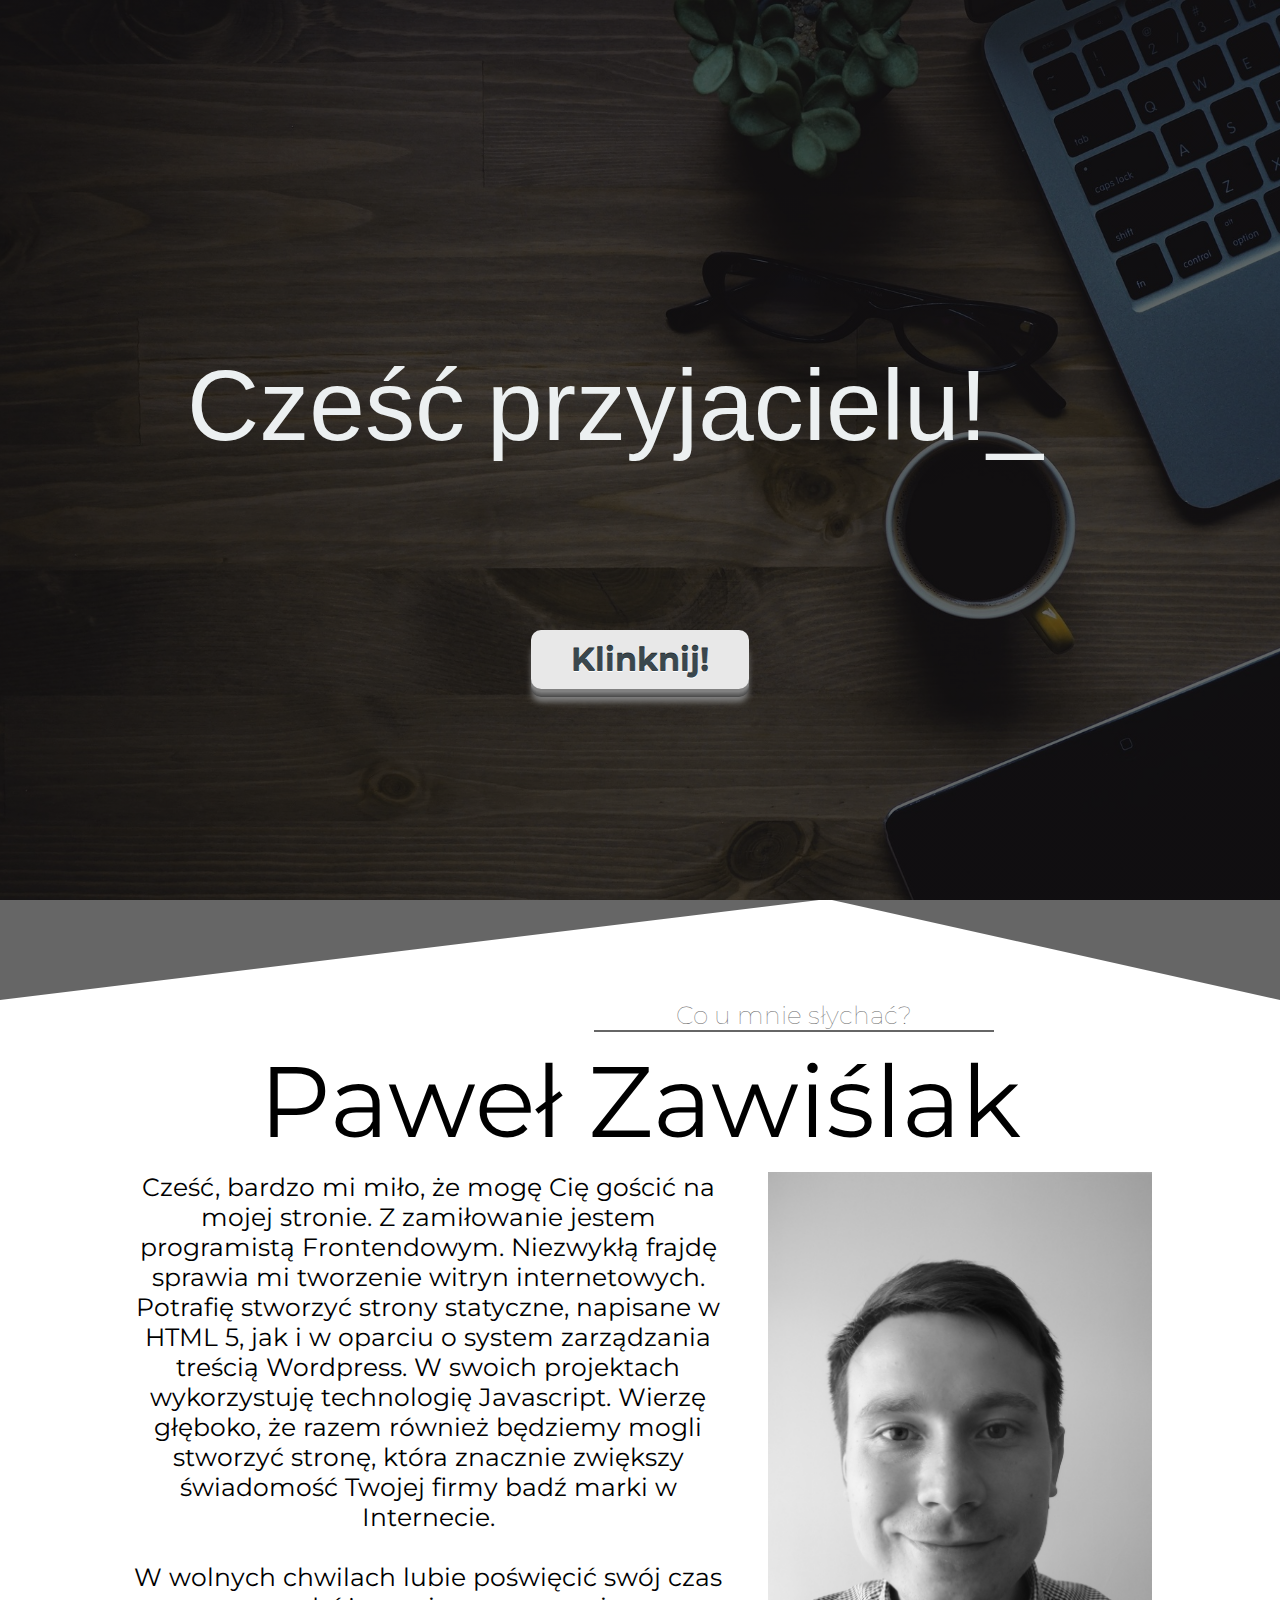
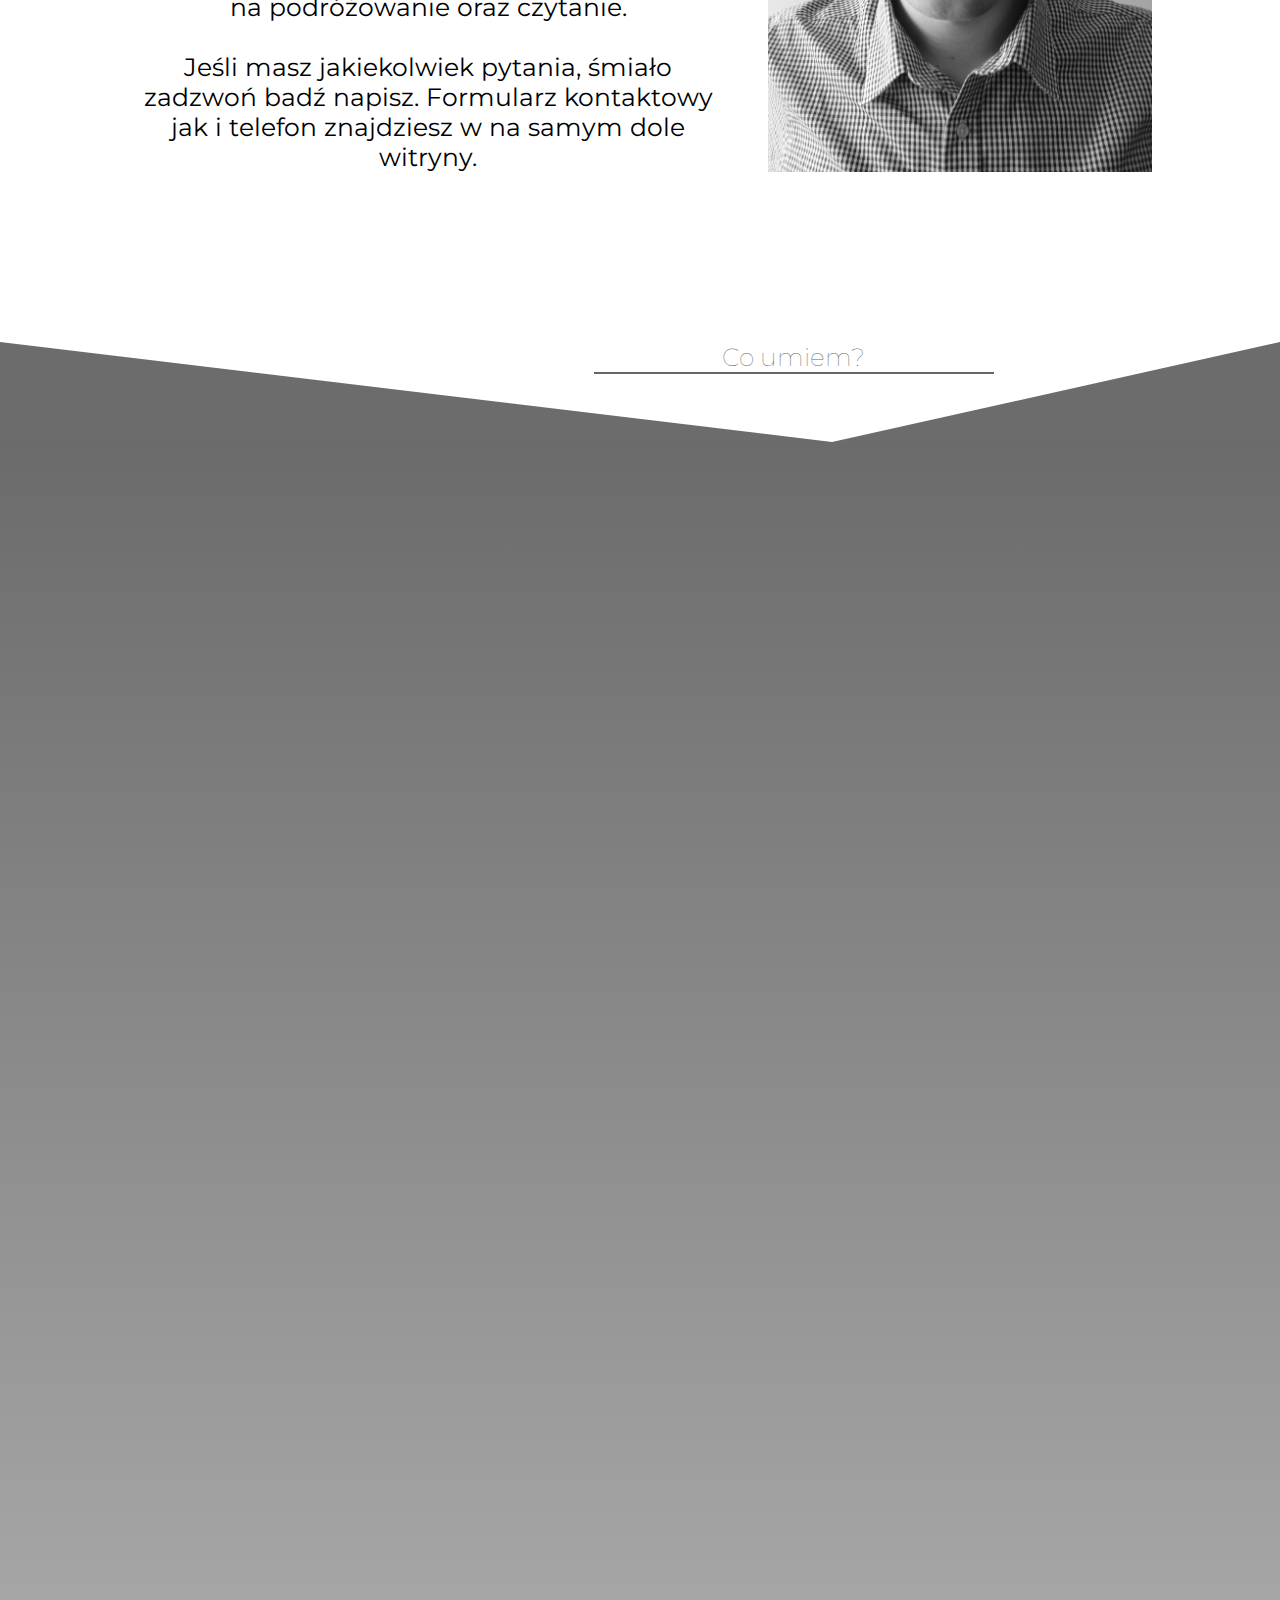
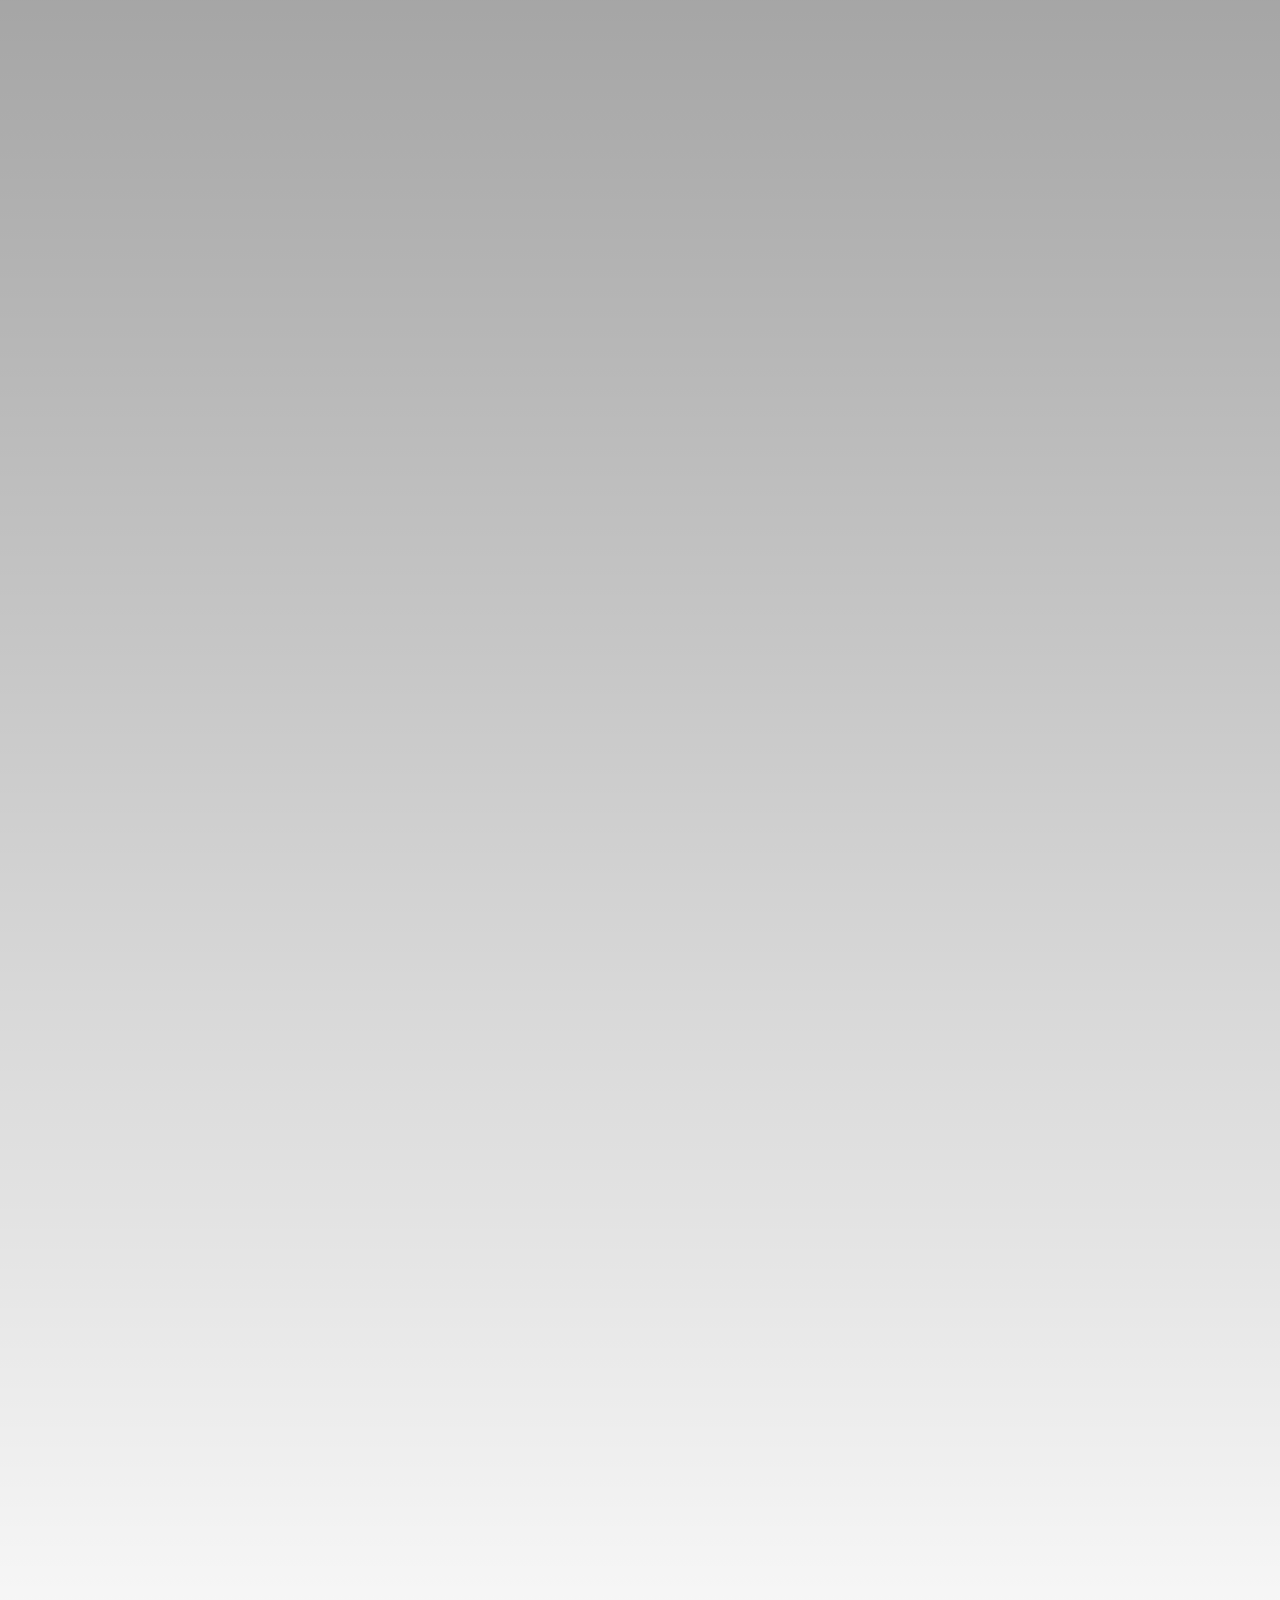
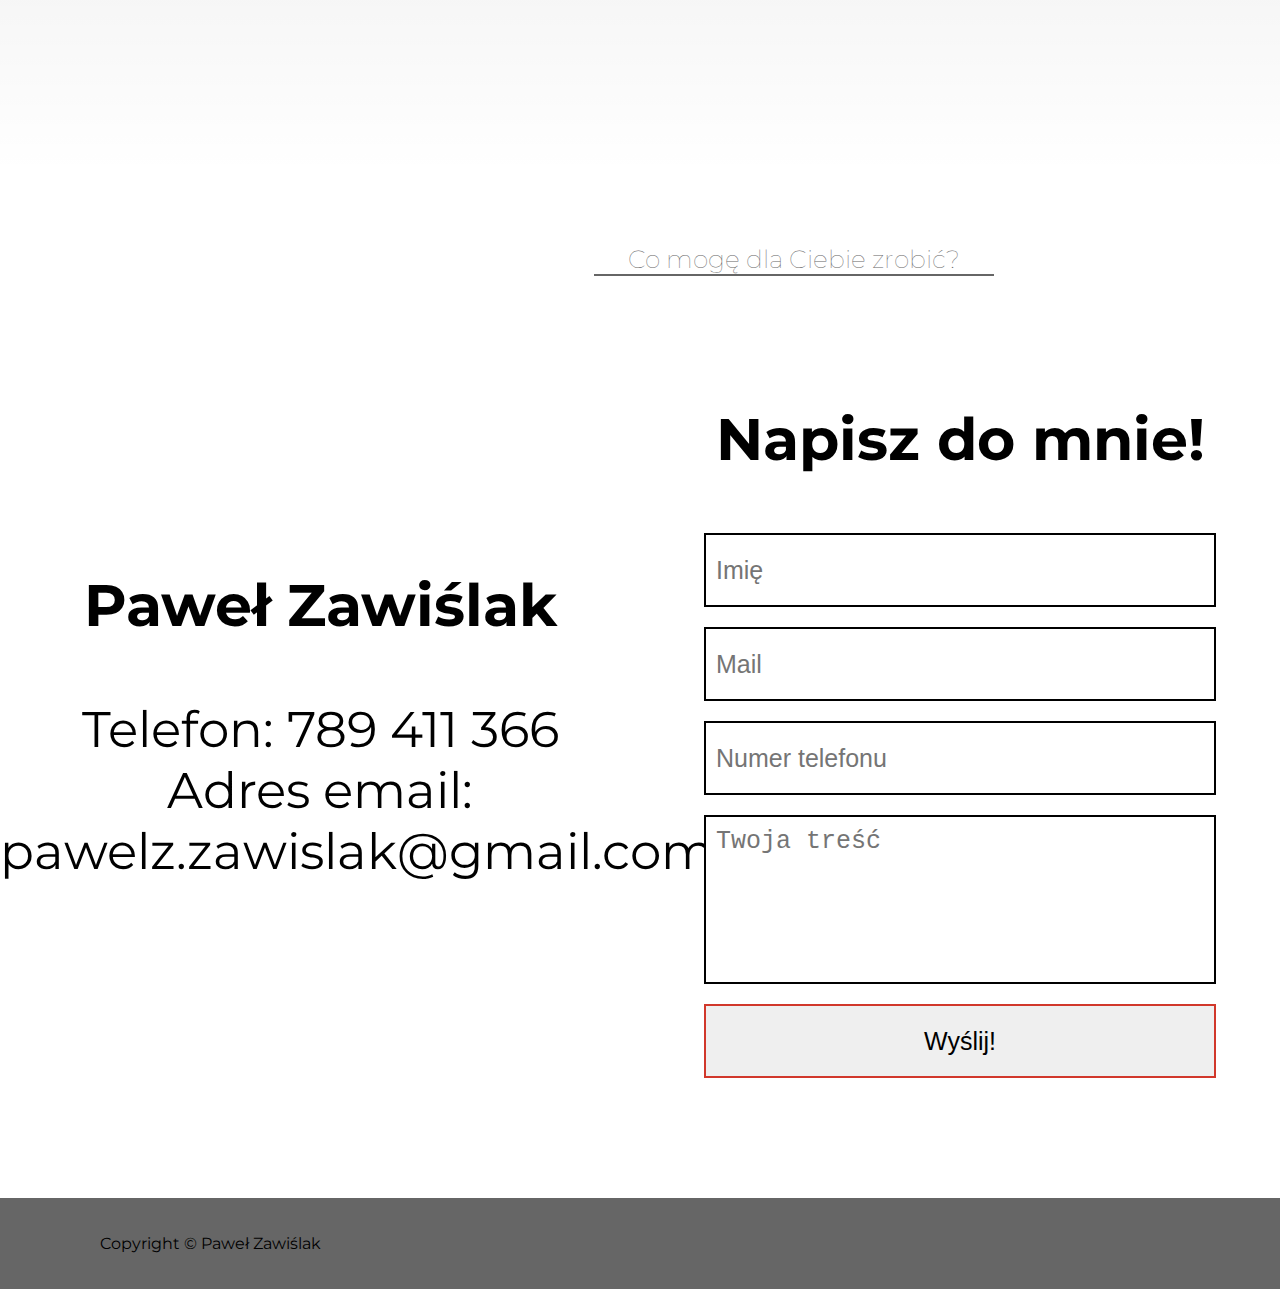
==== commit 72ba2e9f: "Wizytówka" ====
--- a/app/index.html
+++ b/app/index.html
@@ -7,6 +7,7 @@
 
     <!--    Fonts     -->
     <link href="https://fonts.googleapis.com/css?family=Pacifico&amp;subset=latin-ext" rel="stylesheet">
+    <link href="https://fonts.googleapis.com/css?family=Montserrat:400,700,900&amp;subset=latin-ext" rel="stylesheet">
 
     <!--    CSS     -->
     <link rel="stylesheet" href="css/style.css">
@@ -26,29 +27,19 @@
             </div>
 
         </div>
-        <!--
-        <h1>z tej strony <span>Paweł Zawiślak </span>, <br/> 
-        chciałbym powiedzieć Ci o sobie powiedzieć trochę</h1>
--->
-        <!--        <a href="#"><button class="btn">///</button></a>-->
         <a href="#about" class=" btn button">
                 <span class="button-text">Klinknij!</span>
             </a>
     </header>
     <nav id="main-nav">
         <ul>
-            <a href="#main-header">
-                <li>Co <span>na stronie głównej?</span></li>
-            </a>
-            <a href="#about">
-                <li>Co <span>u mnie słychać?</span></li>
-            </a>
-            <a href="#skills">
-                <li>Co <span>umiem?</span></li>
-            </a>
-            <a href="#contact">
-                <li>Co <span>mogę dla Ciebie zrobić?</span></li>
-            </a>
+            
+            <li><a href="#main-header"><span class="what">Co</span></a> <span class="othersShow others">na stronie głównej?</span></li>
+            <li><a href="#about"><span class="what1">Co</span></a> <span class="othersShow others1">u mnie słychać?</span></li>
+
+            <li><a href="#skills"><span class="what2">Co</span></a> <span class="othersShow others2">umiem?</span></li>
+
+            <li><a href="#contact"><span class="what3">Co</span></a> <span class="othersShow others3">mogę dla Ciebie zrobić?</span></li>
         </ul>
     </nav>
     <section id="about">
@@ -60,19 +51,20 @@
         <h1>Paweł Zawiślak</h1>
         <div class="about-container">
             <div class="about-left">
-                Lorem ipsum dolor sit amet, consectetur adipisicing elit. Deserunt laudantium consequatur ipsum quam reprehenderit libero numquam dicta dolor accusamus molestias commodi, eum, cumque voluptatum aperiam quis corporis exercitationem placeat maiores. Lorem ipsum dolor sit amet, consectetur adipisicing elit. Dignissimos, quibusdam possimus aliquam aut ut assumenda repellat consequatur sapiente dolore ipsam officia sit pariatur repudiandae, explicabo adipisci libero sequi atque eligendi.
+               Cześć, bardzo mi miło, że mogę Cię gościć na mojej stronie. Z zamiłowanie jestem programistą Frontendowym. Niezwykłą frajdę sprawia mi tworzenie witryn internetowych. Potrafię stworzyć strony statyczne, napisane w HTML 5, jak i w oparciu o system zarządzania treścią Wordpress. W swoich projektach wykorzystuję technologię Javascript. Wierzę głęboko, że razem również będziemy mogli stworzyć stronę, która znacznie zwiększy świadomość Twojej firmy badź marki w Internecie.<br/> <br/> 
+               
+               W wolnych chwilach lubie poświęcić swój czas na podróżowanie oraz czytanie.  <br/> <br/> 
+               
+               Jeśli masz jakiekolwiek pytania, śmiało zadzwoń badź napisz. Formularz kontaktowy jak i telefon znajdziesz w na samym dole witryny.
+
             </div>
             <div class="about-right">
                 <!--               Jedno zdjęcię na background, drugi z kolei najeżdzające jak na stronie https://stupid-studio.com/-->
                 <figure>
-                    <img src="img/man-1.jpg" alt="">
+                    <img src="img/Ja.JPG" alt="">
                 </figure>
             </div>
         </div>
-<!--        <div class="frame-bottom">
-            <div class="frame-bottom-left"></div>
-            <div class="frame-bottom-right"></div>
-        </div>-->
     </section>
     <section id="skills">
         <div class="skills-top">
@@ -81,13 +73,13 @@
         </div>
         <h2>Co umiem?</h2>
         <div class="skills-icon">
-            <figure class="html">
+            <figure class="figure-icon html">
                 <img src="img/html5.png" alt="">
             </figure>
             <figure class="css">
                 <img src="img/css.png" alt="">
             </figure>
-            <figure class="js">
+            <figure class="figure-icon js">
                 <img src="img/javascript.png" alt="">
             </figure>
             <figure class="jquery">
@@ -123,11 +115,11 @@
             </div>
             <div class="contact-container-right">
                 <h3>Napisz do mnie!</h3>
-                <form action="">
-                    <input placeholder="Imię" type="text">
-                    <input placeholder="Mail" type="email">
-                    <input placeholder="Numer telefonu" type="text">
-                    <textarea placeholder="Twoja treść" name="" id="" cols="30" rows="5"></textarea>
+                <form action="https://formspree.io/pawelz.zawislak@gmail.com" method="POST">
+                    <input name="name" placeholder="Imię" type="text">
+                    <input name="mail" placeholder="Mail" type="email">
+                    <input name="number" placeholder="Numer telefonu" type="text">
+                    <textarea name="content" placeholder="Twoja treść" name="" id="" cols="30" rows="5"></textarea>
                     <input type="submit" value="Wyślij!">
                 </form>
             </div>
--- a/app/css/style.css
+++ b/app/css/style.css
@@ -1,5 +1,6 @@
 body {
-  margin: 0; }
+  margin: 0;
+  font-family: "Montserrat", sans-serif; }
 
 * {
   box-sizing: border-box; }
@@ -79,7 +80,6 @@
       display: inline-block;
       padding: 10px 40px 10px 40px;
       color: #3A474D;
-      font-family: "Pacifico", cursive;
       font-weight: 700;
       font-size: 32px;
       text-shadow: 0px 1px #fff, 0px -1px #262F33; }
@@ -129,26 +129,7 @@
     transform: translateY(-25%); } }
 
 #about {
-  font-family: "Pacifico", cursive;
-  font-size: 20px;
-  /*    .frame-bottom-left,
-    .frame-bottom-right {
-        position: absolute;
-        top: 0%
-
-    }
-
-    .frame-bottom-left {
-        border-right: 65vw solid white;
-        border-bottom: 100px solid #6C6C6C;
-
-    }
-
-    .frame-bottom-right {
-        right: 0;
-        border-left: 35vw solid white;
-        border-bottom: 100px solid #6C6C6C;
-    }*/ }
+  font-size: 20px; }
   #about .about-top {
     height: 100px;
     display: flex;
@@ -166,16 +147,16 @@
       border-left: 35vw solid transparent; }
   #about h2 {
     color: #666666;
-    border-bottom: 3px solid #666666;
-    width: 300px;
+    border-bottom: 2px solid #666666;
+    width: 400px;
     text-align: center;
     position: absolute;
     left: 62%;
     transform: translateX(-50%);
-    font-size: 27px;
-    margin: 0; }
+    font-size: 25px;
+    margin: 0;
+    font-weight: 100; }
   #about h1 {
-    font-family: "Pacifico", cursive;
     font-size: 5em;
     font-weight: 400;
     margin: 40px 0 10px 0;
@@ -188,9 +169,11 @@
     #about .about-container .about-left {
       width: 50%;
       align-self: center;
-      font-size: 25px; }
+      font-size: 25px;
+      padding-right: 40px;
+      text-align: center; }
     #about .about-container .about-right {
-      background-image: url(../img/jan-nowak.jpg);
+      background-image: url(../img/Ja-czarno-bialy.JPG);
       background-position: center;
       background-repeat: no-repeat;
       background-size: cover;
@@ -199,9 +182,7 @@
       #about .about-container .about-right figure {
         margin: 0;
         opacity: 0;
-        transition: 1s;
-        width: 100%;
-        height: 100%; }
+        transition: 1s; }
         #about .about-container .about-right figure:hover {
           opacity: 1; }
         #about .about-container .about-right figure img {
@@ -209,7 +190,7 @@
           height: 100%; }
 
 #skills {
-  font-family: "Pacifico", cursive; }
+  padding-top: 70px; }
   #skills .skills-top-left,
   #skills .skills-top-right {
     position: absolute; }
@@ -222,14 +203,15 @@
     border-bottom: 100px solid #6C6C6C; }
   #skills h2 {
     color: #666666;
-    border-bottom: 3px solid #666666;
-    width: 300px;
+    border-bottom: 2px solid #666666;
+    width: 400px;
     text-align: center;
     position: absolute;
     left: 62%;
     transform: translateX(-50%);
-    font-size: 27px;
-    margin: 0; }
+    font-size: 25px;
+    margin: 0;
+    font-weight: 100; }
   #skills .skills-icon {
     padding-top: 100px;
     overflow: hidden;
@@ -325,18 +307,18 @@
     transform: translateX(185%); } }
 
 #contact {
-  font-family: "Pacifico", cursive;
-  padding-top: 100px; }
+  padding-top: 70px; }
   #contact h2 {
     color: #666666;
-    border-bottom: 3px solid #666666;
-    width: 300px;
+    border-bottom: 2px solid #666666;
+    width: 400px;
     text-align: center;
     position: absolute;
     left: 62%;
     transform: translateX(-50%);
-    font-size: 27px;
-    margin: 0; }
+    font-size: 25px;
+    margin: 0;
+    font-weight: 100; }
   #contact .contact-container {
     display: flex;
     flex-direction: row;
@@ -356,7 +338,6 @@
       margin: 20px 0;
       margin-left: auto;
       margin-right: auto;
-      font-family: "Pacifico", cursive;
       padding: 10px;
       font-size: 25px;
       border: 2px solid; }
@@ -371,8 +352,6 @@
   background-color: #666666;
   margin: 0;
   padding: 20px 0 20px 100px; }
-  footer p {
-    font-family: "Pacifico", cursive; }
 
 #main-nav {
   position: fixed;
@@ -383,18 +362,21 @@
   display: none; }
   #main-nav ul {
     list-style: none; }
-    #main-nav ul a {
-      text-decoration: none;
-      font-family: "Pacifico", cursive;
-      font-size: 25px;
-      color: #D1382B; }
-      #main-nav ul a li span {
+    #main-nav ul li {
+      color: #D1382B;
+      font-family: "Montserrat", sans-serif;
+      font-size: 45px; }
+      #main-nav ul li a {
+        text-decoration: none;
+        color: #D1382B; }
+      #main-nav ul li .othersShow {
         opacity: 0;
         transition: 0.4s; }
-        #main-nav ul a li span:hover {
-          opacity: 1; }
 
 @media all and (max-width: 1200px) {
+  #main-nav ul li {
+    font-size: 60px;
+    margin-left: -25px; }
   #about {
     font-size: 33px; }
     #about h1 {
@@ -405,11 +387,10 @@
       #about .about-container .about-left {
         padding-bottom: 100px;
         width: 80%;
-        text-align: center; }
+        font-size: 40px; }
       #about .about-container .about-right {
         width: 70%;
-        align-self: center;
-        padding-bottom: 100px; }
+        align-self: center; }
   #skills .skills-top-right {
     border-left: 35.1vw solid white; }
   #contact {
@@ -419,26 +400,7 @@
       #contact .contact-container .contact-container-left,
       #contact .contact-container .contact-container-right {
         width: 80%;
-        padding-top: 50px; }
-      #contact .contact-container .contact-container-right {
-        padding-top: 0; }
-        #contact .contact-container .contact-container-right form input,
-        #contact .contact-container .contact-container-right form textarea {
-          display: block;
-          width: 50%;
-          margin: 20px 0;
-          margin-left: auto;
-          margin-right: auto;
-          font-family: "Pacifico", cursive;
-          padding: 10px;
-          font-size: 25px;
-          border: 2px solid; }
-        #contact .contact-container .contact-container-right form input {
-          line-height: 50px; }
-        #contact .contact-container .contact-container-right form textarea {
-          resize: none; }
-        #contact .contact-container .contact-container-right form input[type="submit"] {
-          border: 2px solid #D1382B; } }
+        padding-top: 50px; } }
 
 @media all and (max-width: 992px) {
   #main-header .welcome-container {
@@ -463,4 +425,8 @@
     width: 400px; }
   #contact .contact-container .contact-container-right form input,
   #contact .contact-container .contact-container-right form textarea {
-    width: 80%; } }
+    width: 100%;
+    line-height: 100px;
+    font-size: 80px; }
+  #contact .contact-container .contact-container-right form input[type="submit"] {
+    font-size: 64px; } }
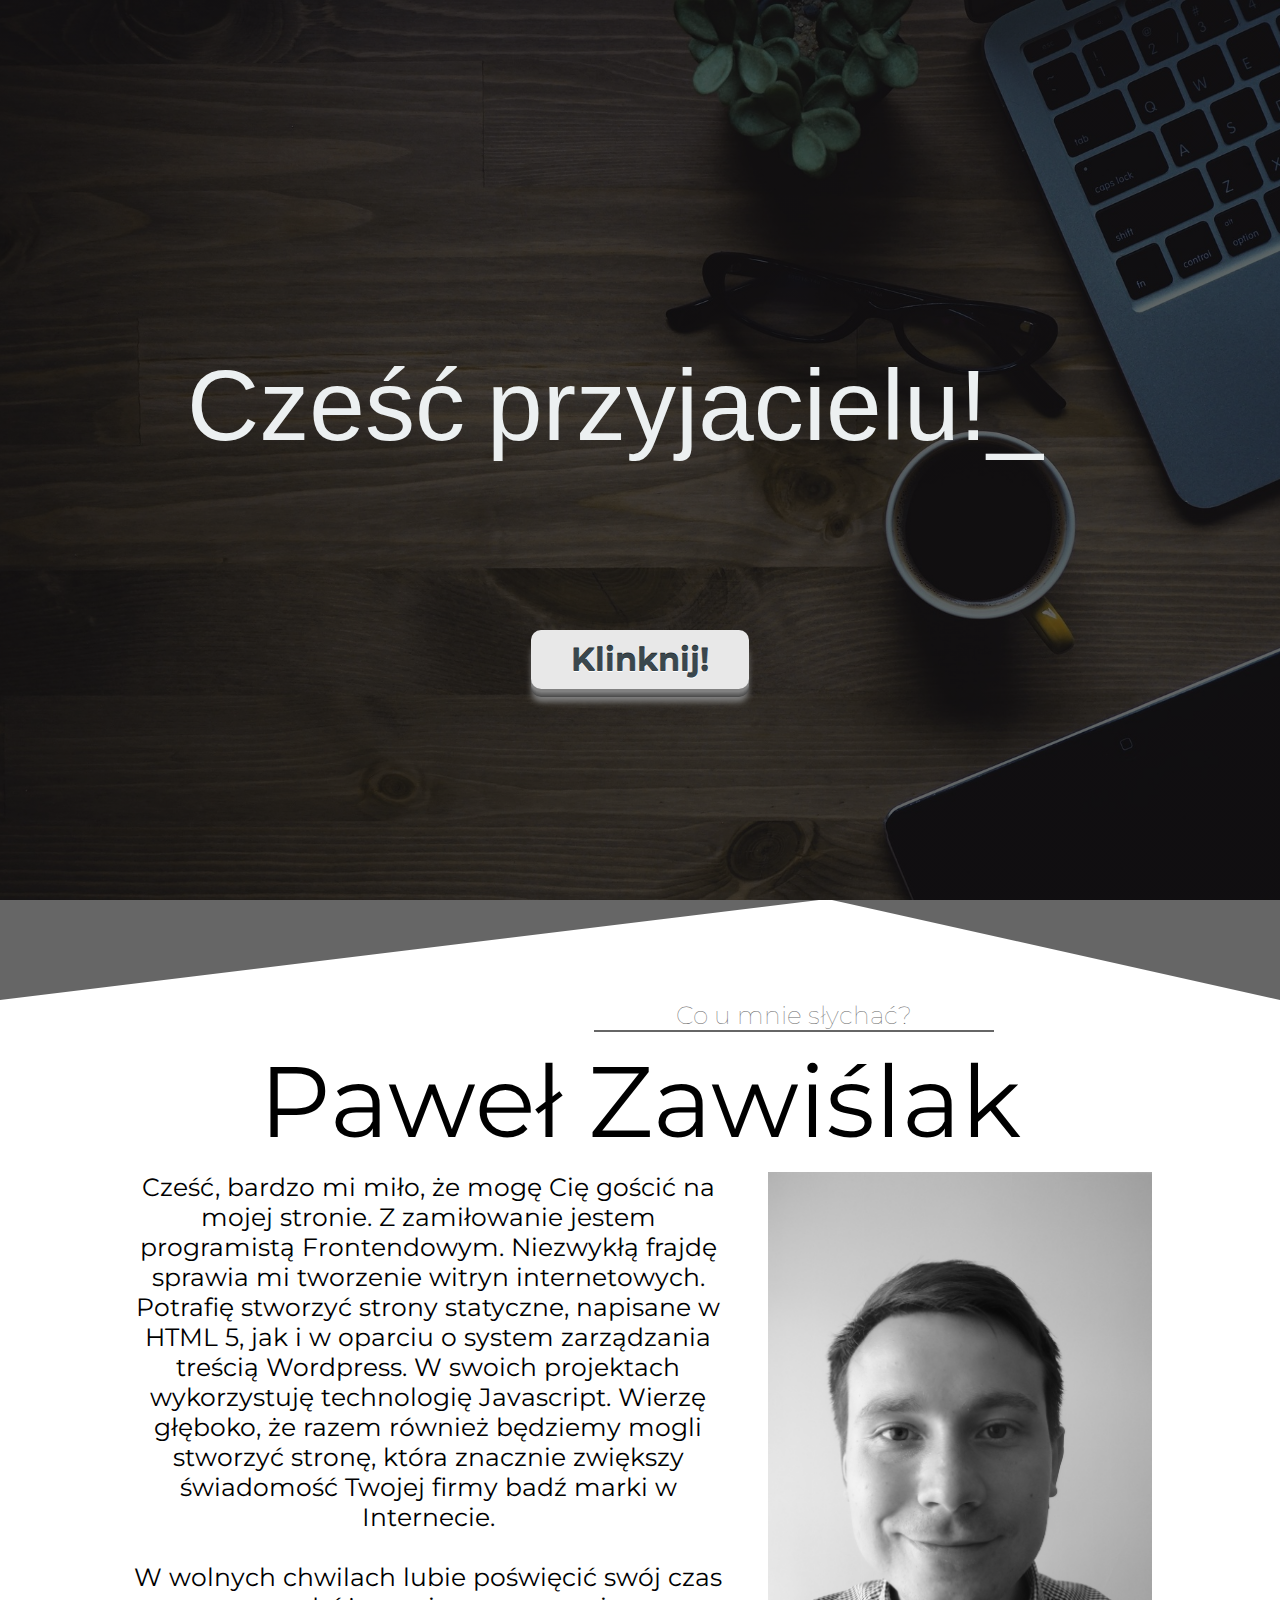
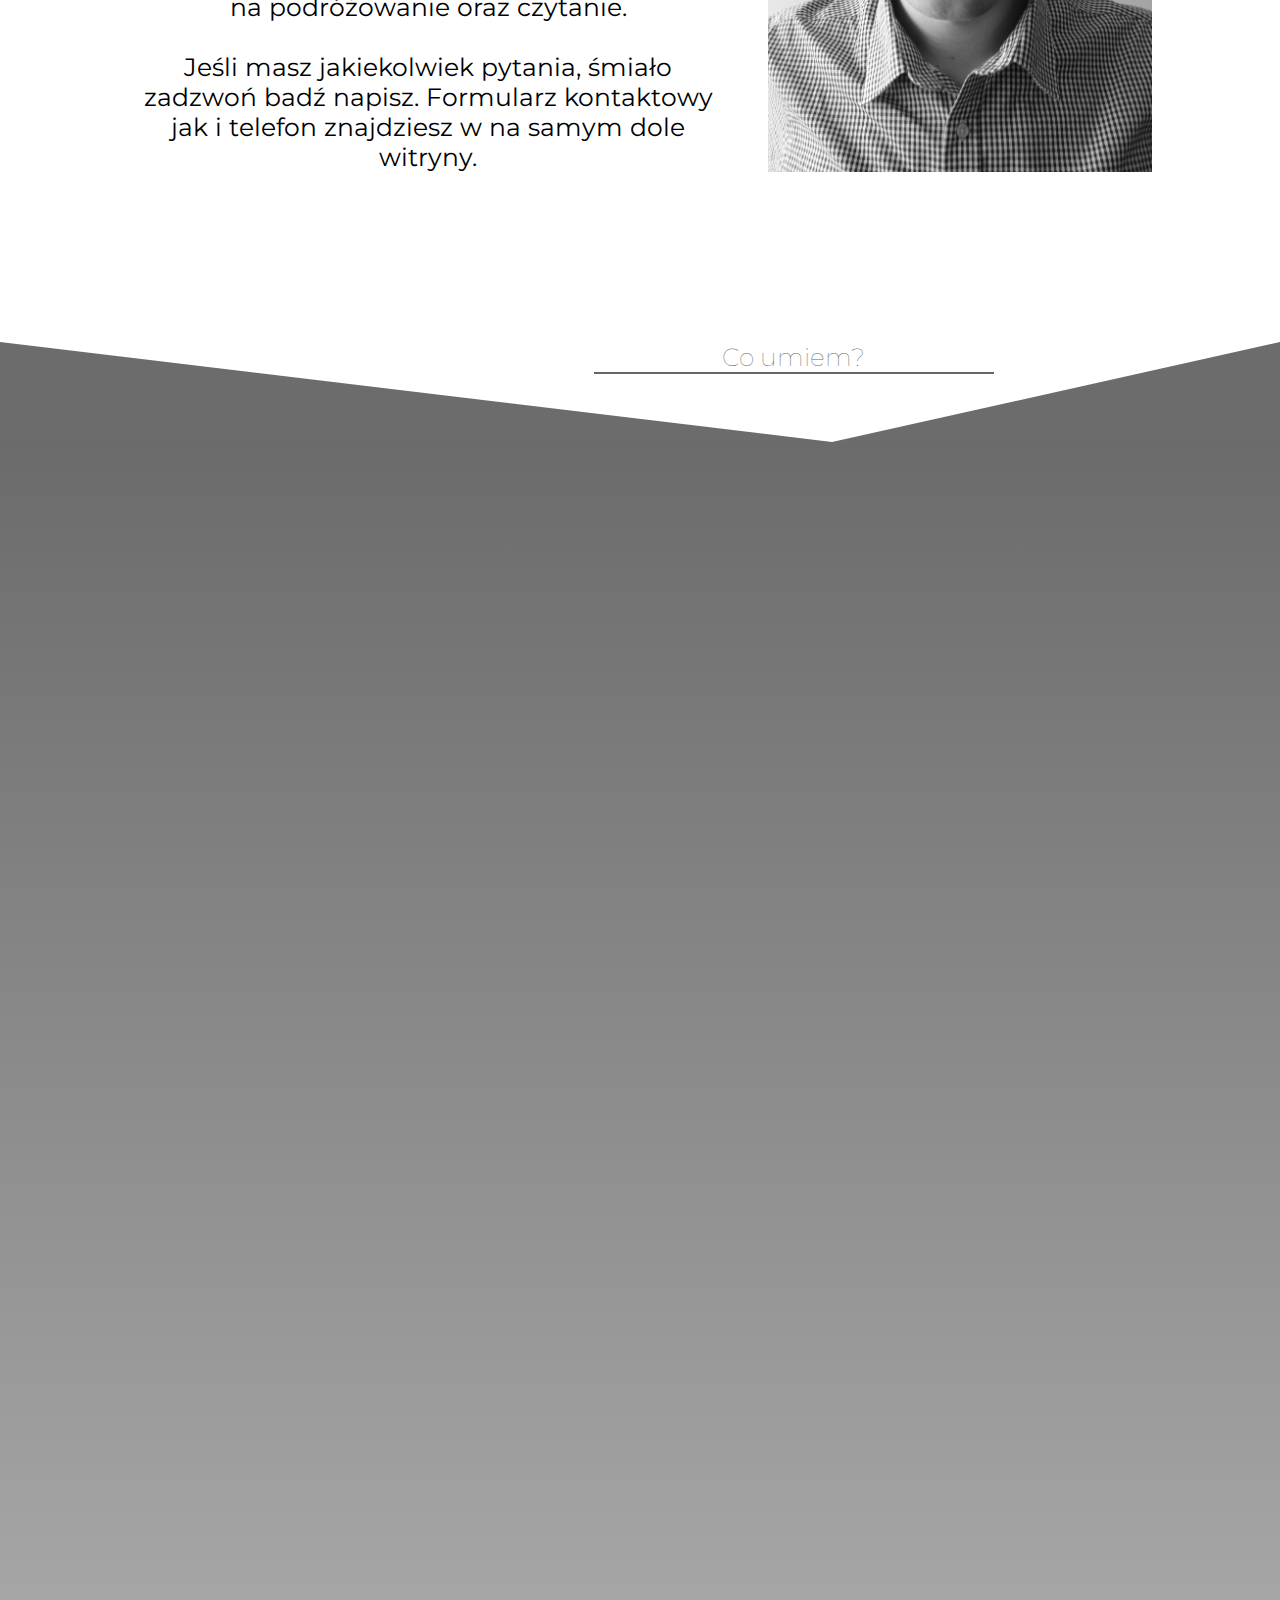
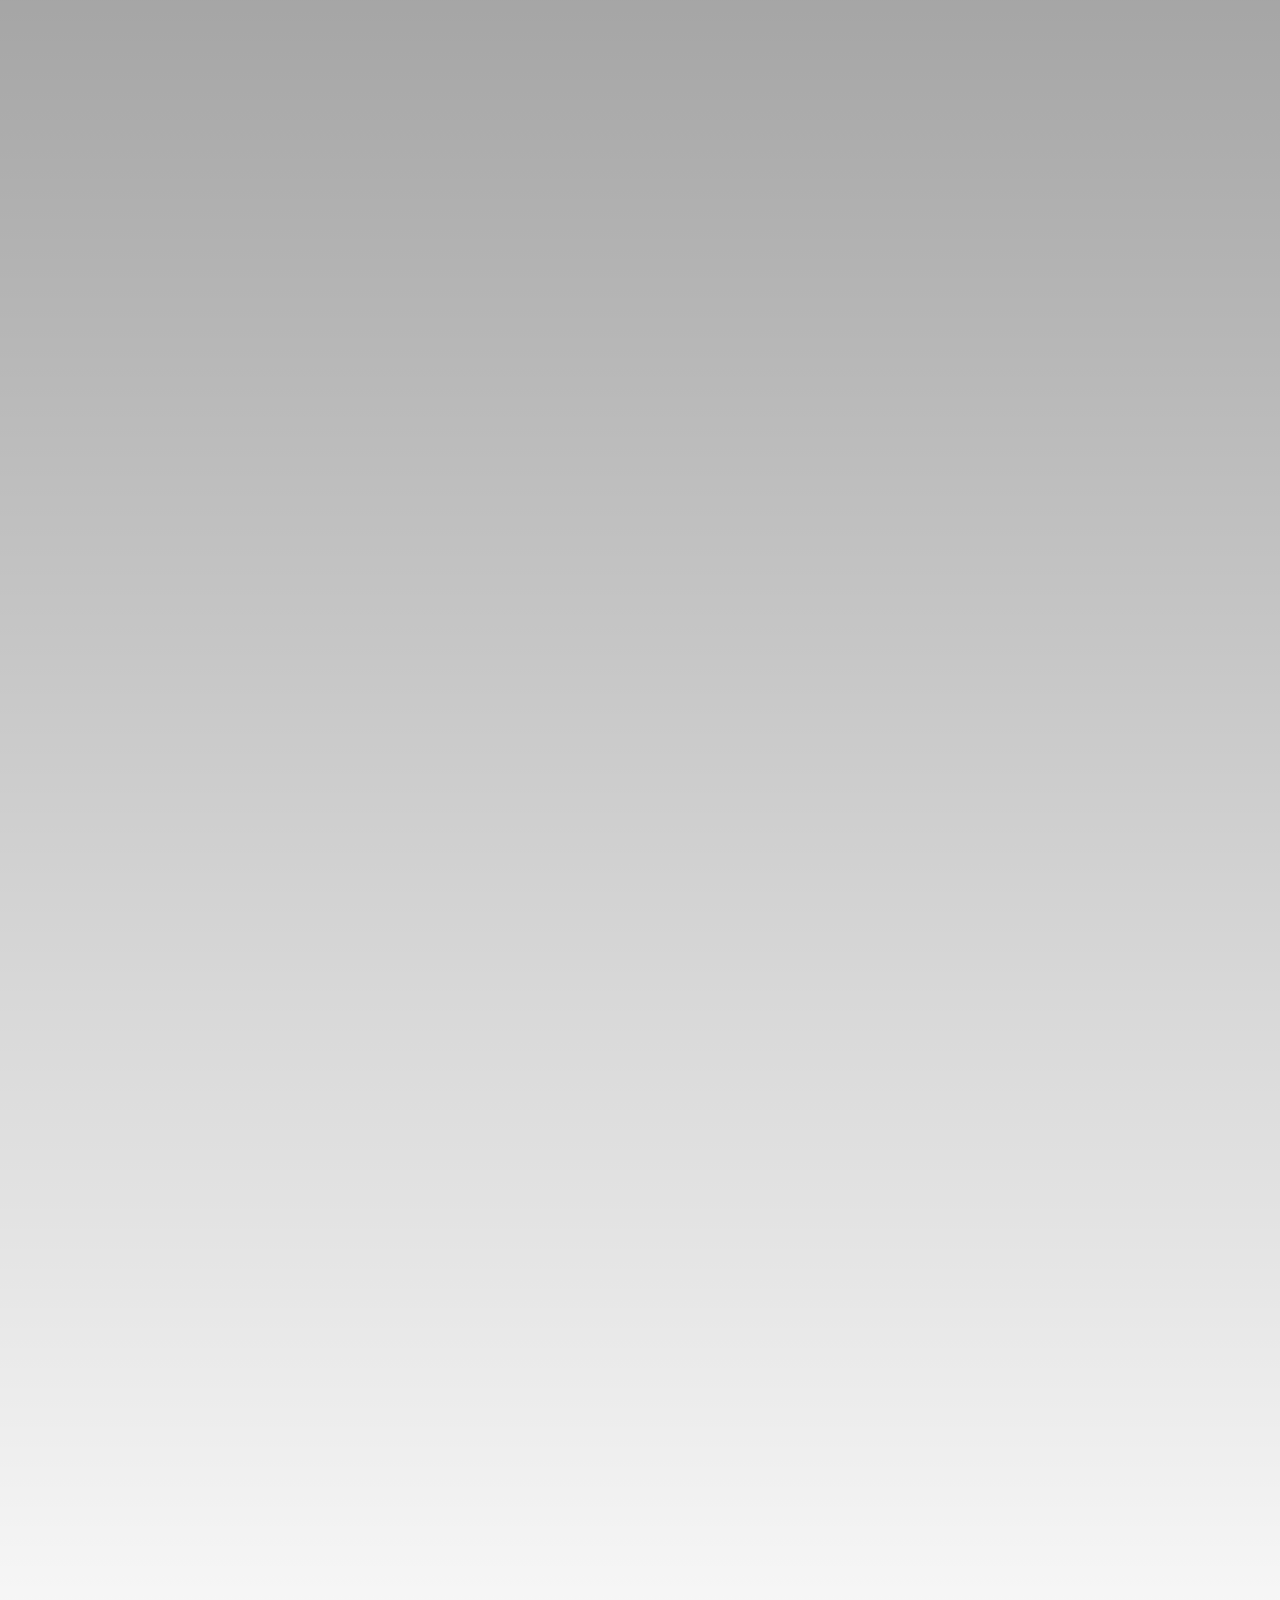
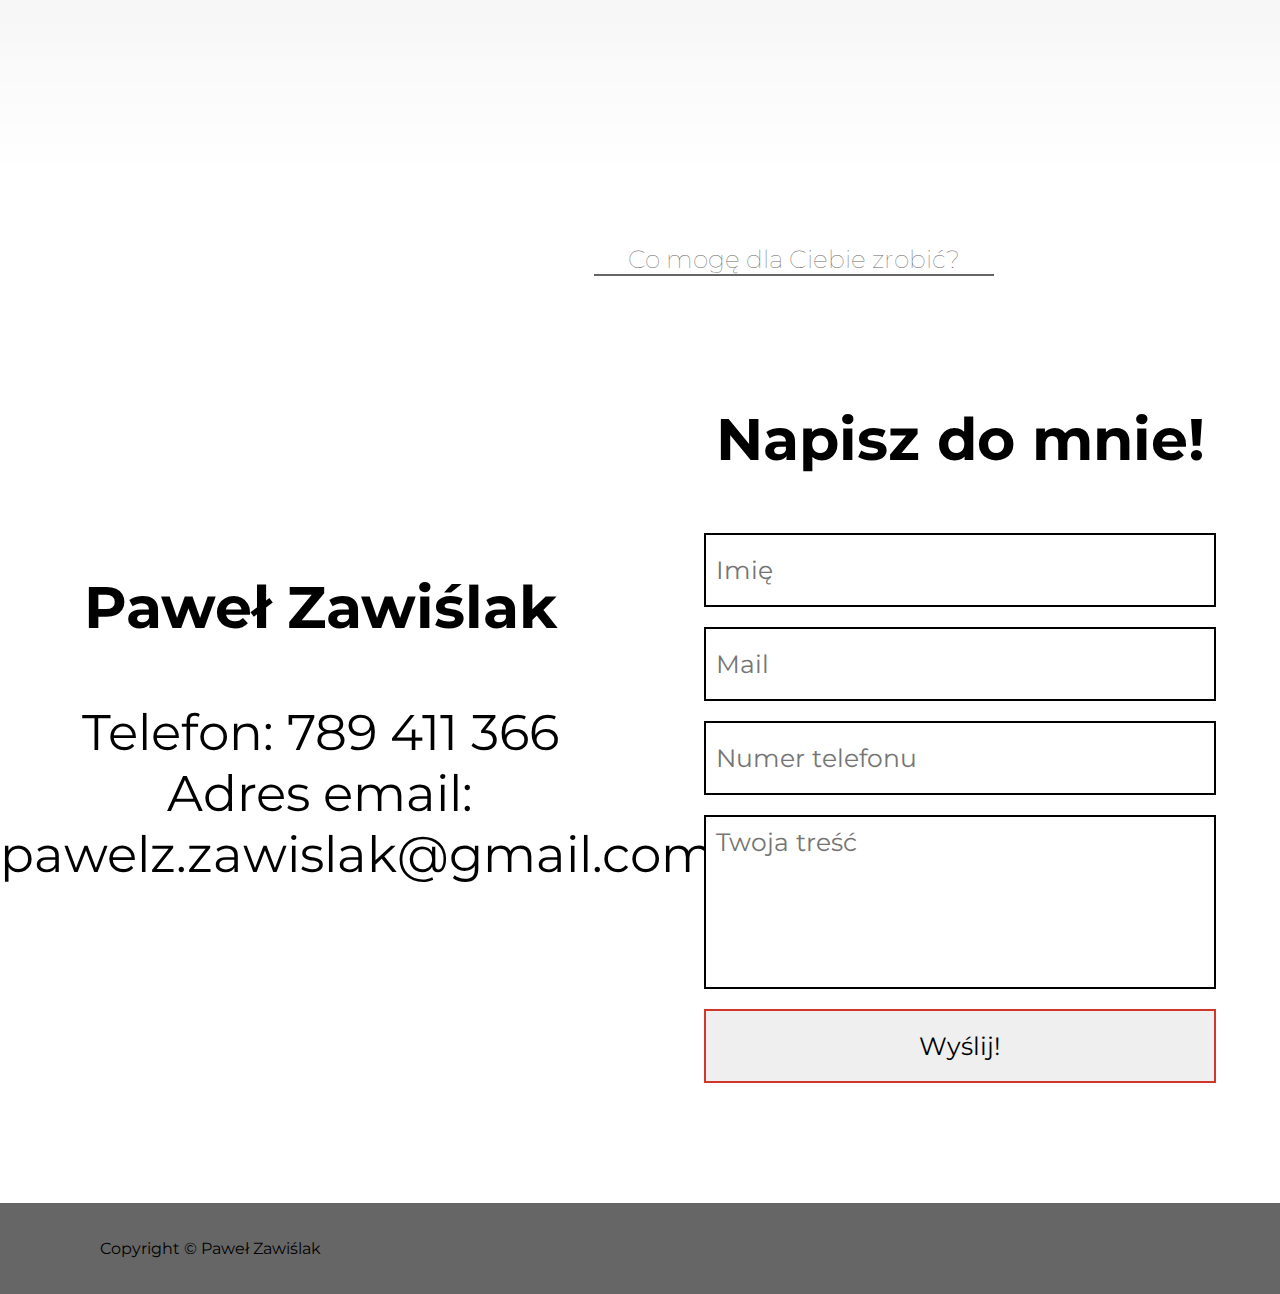
==== commit 0e6f6c32: "Welcome" ====
--- a/app/index.html
+++ b/app/index.html
@@ -73,13 +73,13 @@
         </div>
         <h2>Co umiem?</h2>
         <div class="skills-icon">
-            <figure class="figure-icon html">
+            <figure class="html">
                 <img src="img/html5.png" alt="">
             </figure>
             <figure class="css">
                 <img src="img/css.png" alt="">
             </figure>
-            <figure class="figure-icon js">
+            <figure class="js">
                 <img src="img/javascript.png" alt="">
             </figure>
             <figure class="jquery">
--- a/app/css/style.css
+++ b/app/css/style.css
@@ -3,9 +3,11 @@
   font-family: "Montserrat", sans-serif; }
 
 * {
+  -webkit-box-sizing: border-box;
   box-sizing: border-box; }
 
 #main-header {
+  background-image: -webkit-gradient(linear, left top, right top, from(rgba(0, 0, 0, 0.6)), to(rgba(0, 0, 0, 0.6))), url(../img/header-background.jpg);
   background-image: linear-gradient(to right, rgba(0, 0, 0, 0.6), rgba(0, 0, 0, 0.6)), url(../img/header-background.jpg);
   background-position: center;
   background-size: cover;
@@ -15,6 +17,7 @@
     position: absolute;
     top: 45%;
     left: 50%;
+    -webkit-transform: translate(-50%, -50%);
     transform: translate(-50%, -50%);
     font-family: "Lato", sans-serif;
     font-size: 100px;
@@ -31,8 +34,11 @@
       padding-left: 300px;
       text-align: left;
       list-style: none;
+      -webkit-animation-name: change;
       animation-name: change;
+      -webkit-animation-duration: 10s;
       animation-duration: 10s;
+      -webkit-animation-iteration-count: infinite;
       animation-iteration-count: infinite; }
       #main-header .welcome-container .welcome-container-list .item {
         line-height: 40px;
@@ -42,14 +48,20 @@
         color: #16a085;
         font-size: 42px;
         line-height: 40px;
+        -webkit-animation-name: opacity;
         animation-name: opacity;
+        -webkit-animation-duration: 2s;
         animation-duration: 2s;
+        -webkit-animation-iteration-count: infinite;
         animation-iteration-count: infinite; }
       #main-header .welcome-container .welcome-container-list .item-first::after {
         content: "_";
         position: absolute;
+        -webkit-animation-name: underscore;
         animation-name: underscore;
+        -webkit-animation-duration: 1.66666666667s;
         animation-duration: 1.66666666667s;
+        -webkit-animation-iteration-count: infinite;
         animation-iteration-count: infinite;
         right: 50px; }
       #main-header .welcome-container .welcome-container-list .item-first span {
@@ -59,24 +71,33 @@
       #main-header .welcome-container .welcome-container-list .item-fourth:after {
         content: "_";
         position: absolute;
+        -webkit-animation-name: underscore;
         animation-name: underscore;
+        -webkit-animation-duration: 1.66666666667s;
         animation-duration: 1.66666666667s;
+        -webkit-animation-iteration-count: infinite;
         animation-iteration-count: infinite; }
   #main-header .button {
     position: absolute;
     top: 70%;
     left: 50%;
+    -webkit-transform: translateX(-50%);
     transform: translateX(-50%);
     display: inline-block;
     margin: 0 auto;
     border-radius: 10px;
+    -webkit-box-shadow: 0px 3px gray, 0px 4px #767676, 0px 5px #6c6c6c, 0px 6px #626262, 0px 7px #585858, 0px 8px #4e4e4e, 0px 14px 6px -1px gray;
     box-shadow: 0px 3px gray, 0px 4px #767676, 0px 5px #6c6c6c, 0px 6px #626262, 0px 7px #585858, 0px 8px #4e4e4e, 0px 14px 6px -1px gray;
     /* shadow */
+    -webkit-transition: .1s ease-in-out;
     transition: .1s ease-in-out; }
     #main-header .button .button-text {
       background-color: #E8E8E8;
       border-radius: 10px;
+      -webkit-transition: -webkit-transform .1s ease-in-out;
+      transition: -webkit-transform .1s ease-in-out;
       transition: transform .1s ease-in-out;
+      transition: transform .1s ease-in-out, -webkit-transform .1s ease-in-out;
       display: inline-block;
       padding: 10px 40px 10px 40px;
       color: #3A474D;
@@ -88,11 +109,13 @@
         text-shadow: 0px -1px #bf291c;
         cursor: pointer; }
     #main-header .button:active {
+      -webkit-box-shadow: 0px 2px gray, 0px 4px #767676, 0px 5px #6c6c6c, 0px 6px #626262, 0px 7px #585858, 0px 8px #4e4e4e, 0px 10px 2px 0px rgba(128, 128, 128, 0.6);
       box-shadow: 0px 2px gray, 0px 4px #767676, 0px 5px #6c6c6c, 0px 6px #626262, 0px 7px #585858, 0px 8px #4e4e4e, 0px 10px 2px 0px rgba(128, 128, 128, 0.6); }
     #main-header .button:active .button-text {
+      -webkit-transform: translate(0, 5px);
       transform: translate(0, 5px); }
 
-@keyframes opacity {
+@-webkit-keyframes opacity {
   0%,
   100% {
     opacity: 0; }
@@ -100,39 +123,92 @@
   85% {
     opacity: 1; } }
 
-@keyframes underscore {
+@keyframes opacity {
+  0%,
+  100% {
+    opacity: 0; }
+  5%,
+  85% {
+    opacity: 1; } }
+
+@-webkit-keyframes underscore {
   0%,
   100% {
     opacity: 0; }
   50% {
     opacity: 1; } }
 
-@keyframes change {
+@keyframes underscore {
+  0%,
+  100% {
+    opacity: 0; }
+  50% {
+    opacity: 1; } }
+
+@-webkit-keyframes change {
   0%,
   12.66%,
   100% {
+    -webkit-transform: translateY(0);
     transform: translateY(0); }
   16.66%,
   29.32% {
+    -webkit-transform: translateY(-25%);
     transform: translateY(-25%); }
   33.32%,
   45.98% {
+    -webkit-transform: translateY(-50%);
     transform: translateY(-50%); }
   49.98%,
   62.64% {
+    -webkit-transform: translateY(-75%);
     transform: translateY(-75%); }
   66.64%,
   79.3% {
+    -webkit-transform: translateY(-50%);
     transform: translateY(-50%); }
   83.3%,
   95.96% {
+    -webkit-transform: translateY(-25%);
+    transform: translateY(-25%); } }
+
+@keyframes change {
+  0%,
+  12.66%,
+  100% {
+    -webkit-transform: translateY(0);
+    transform: translateY(0); }
+  16.66%,
+  29.32% {
+    -webkit-transform: translateY(-25%);
+    transform: translateY(-25%); }
+  33.32%,
+  45.98% {
+    -webkit-transform: translateY(-50%);
+    transform: translateY(-50%); }
+  49.98%,
+  62.64% {
+    -webkit-transform: translateY(-75%);
+    transform: translateY(-75%); }
+  66.64%,
+  79.3% {
+    -webkit-transform: translateY(-50%);
+    transform: translateY(-50%); }
+  83.3%,
+  95.96% {
+    -webkit-transform: translateY(-25%);
     transform: translateY(-25%); } }
 
 #about {
   font-size: 20px; }
   #about .about-top {
     height: 100px;
+    display: -webkit-box;
+    display: -ms-flexbox;
     display: flex;
+    -webkit-box-orient: horizontal;
+    -webkit-box-direction: normal;
+    -ms-flex-direction: row;
     flex-direction: row;
     position: relative;
     width: 100%; }
@@ -152,6 +228,7 @@
     text-align: center;
     position: absolute;
     left: 62%;
+    -webkit-transform: translateX(-50%);
     transform: translateX(-50%);
     font-size: 25px;
     margin: 0;
@@ -162,12 +239,20 @@
     margin: 40px 0 10px 0;
     text-align: center; }
   #about .about-container {
+    display: -webkit-box;
+    display: -ms-flexbox;
     display: flex;
+    -webkit-box-orient: horizontal;
+    -webkit-box-direction: normal;
+    -ms-flex-flow: row;
     flex-flow: row;
+    -webkit-box-pack: center;
+    -ms-flex-pack: center;
     justify-content: center;
     margin-bottom: 100px; }
     #about .about-container .about-left {
       width: 50%;
+      -ms-flex-item-align: center;
       align-self: center;
       font-size: 25px;
       padding-right: 40px;
@@ -178,10 +263,13 @@
       background-repeat: no-repeat;
       background-size: cover;
       width: 30%;
+      -webkit-box-align: center;
+      -ms-flex-align: center;
       align-items: center; }
       #about .about-container .about-right figure {
         margin: 0;
         opacity: 0;
+        -webkit-transition: 1s;
         transition: 1s; }
         #about .about-container .about-right figure:hover {
           opacity: 1; }
@@ -208,6 +296,7 @@
     text-align: center;
     position: absolute;
     left: 62%;
+    -webkit-transform: translateX(-50%);
     transform: translateX(-50%);
     font-size: 25px;
     margin: 0;
@@ -215,6 +304,7 @@
   #skills .skills-icon {
     padding-top: 100px;
     overflow: hidden;
+    background: -webkit-gradient(linear, left top, left bottom, from(rgba(0, 0, 0, 0.6)), to(rgba(0, 0, 0, 0)));
     background: linear-gradient(rgba(0, 0, 0, 0.6), rgba(0, 0, 0, 0));
     border-top: 1px solid white;
     margin-left: auto;
@@ -234,7 +324,7 @@
     margin-left: auto;
     margin-right: auto; }
 
-@keyframes bounceInLeft {
+@-webkit-keyframes bounceInLeft {
   0%,
   60%,
   75%,
@@ -262,6 +352,35 @@
   100% {
     -webkit-transform: none;
     transform: translateX(56.54%); } }
+
+@keyframes bounceInLeft {
+  0%,
+  60%,
+  75%,
+  90%,
+  100% {
+    -webkit-transition-timing-function: cubic-bezier(0.215, 0.61, 0.355, 1);
+    transition-timing-function: cubic-bezier(0.215, 0.61, 0.355, 1); }
+  0% {
+    opacity: 0;
+    -webkit-transform: translate3d(-3000px, 0, 0);
+    transform: translate3d(-3000px, 0, 0); }
+  45% {
+    opacity: 1;
+    -webkit-transform: translate3d(25px, 0, 0);
+    transform: translate3d(60%, 0, 0); }
+  60% {
+    -webkit-transform: translate3d(-10px, 0, 0);
+    transform: translate3d(54%, 0, 0); }
+  75% {
+    -webkit-transform: translate3d(5px, 0, 0);
+    transform: translate3d(58%, 0, 0); }
+  90% {
+    -webkit-transform: translate3d(5px, 0, 0);
+    transform: translate3d(55.5%, 0, 0); }
+  100% {
+    -webkit-transform: none;
+    transform: translateX(56.54%); } }
   #skills .bounceInRight {
     -webkit-animation-name: bounceInRight;
     animation-name: bounceInRight;
@@ -273,7 +392,7 @@
     margin-left: auto;
     margin-right: auto; }
 
-@keyframes bounceInRight {
+@-webkit-keyframes bounceInRight {
   0%,
   60%,
   75%,
@@ -302,8 +421,43 @@
     -webkit-transform: none;
     transform: translateX(10.54%); } }
 
+@keyframes bounceInRight {
+  0%,
+  60%,
+  75%,
+  90%,
+  100% {
+    -webkit-transition-timing-function: cubic-bezier(0.215, 0.61, 0.355, 1);
+    transition-timing-function: cubic-bezier(0.215, 0.61, 0.355, 1); }
+  0% {
+    opacity: 0;
+    -webkit-transform: translate3d(-3000px, 0, 0);
+    transform: translate3d(3000px, 0, 0); }
+  45% {
+    opacity: 1;
+    -webkit-transform: translate3d(25px, 0, 0);
+    transform: translate3d(6.54%, 0, 0); }
+  60% {
+    -webkit-transform: translate3d(-10px, 0, 0);
+    transform: translate3d(12%, 0, 0); }
+  75% {
+    -webkit-transform: translate3d(5px, 0, 0);
+    transform: translate3d(8%, 0, 0); }
+  90% {
+    -webkit-transform: translate3d(5px, 0, 0);
+    transform: translate3d(11.5%, 0, 0); }
+  100% {
+    -webkit-transform: none;
+    transform: translateX(10.54%); } }
+
+@-webkit-keyframes slideName {
+  0% {
+    -webkit-transform: translateX(185%);
+    transform: translateX(185%); } }
+
 @keyframes slideName {
   0% {
+    -webkit-transform: translateX(185%);
     transform: translateX(185%); } }
 
 #contact {
@@ -315,12 +469,18 @@
     text-align: center;
     position: absolute;
     left: 62%;
+    -webkit-transform: translateX(-50%);
     transform: translateX(-50%);
     font-size: 25px;
     margin: 0;
     font-weight: 100; }
   #contact .contact-container {
+    display: -webkit-box;
+    display: -ms-flexbox;
     display: flex;
+    -webkit-box-orient: horizontal;
+    -webkit-box-direction: normal;
+    -ms-flex-direction: row;
     flex-direction: row;
     text-align: center;
     padding-bottom: 100px; }
@@ -329,7 +489,10 @@
       width: 50%;
       padding-top: 100px;
       font-size: 50px;
+      -webkit-box-flex: 1;
+      -ms-flex: 1;
       flex: 1;
+      -ms-flex-item-align: center;
       align-self: center; }
     #contact .contact-container .contact-container-right form input,
     #contact .contact-container .contact-container-right form textarea {
@@ -341,12 +504,16 @@
       padding: 10px;
       font-size: 25px;
       border: 2px solid; }
+      #contact .contact-container .contact-container-right form input:placeholder-shown,
+      #contact .contact-container .contact-container-right form textarea:placeholder-shown {
+        font-family: 'Montserrat', sans-serif; }
     #contact .contact-container .contact-container-right form input {
       line-height: 50px; }
     #contact .contact-container .contact-container-right form textarea {
       resize: none; }
     #contact .contact-container .contact-container-right form input[type="submit"] {
-      border: 2px solid #D1382B; }
+      border: 2px solid #D1382B;
+      font-family: 'Montserrat', sans-serif; }
 
 footer {
   background-color: #666666;
@@ -371,6 +538,7 @@
         color: #D1382B; }
       #main-nav ul li .othersShow {
         opacity: 0;
+        -webkit-transition: 0.4s;
         transition: 0.4s; }
 
 @media all and (max-width: 1200px) {
@@ -383,6 +551,9 @@
       margin: 90px 0 40px 0;
       font-size: 4em; }
     #about .about-container {
+      -webkit-box-orient: vertical;
+      -webkit-box-direction: normal;
+      -ms-flex-flow: column;
       flex-flow: column; }
       #about .about-container .about-left {
         padding-bottom: 100px;
@@ -390,12 +561,16 @@
         font-size: 40px; }
       #about .about-container .about-right {
         width: 70%;
+        -ms-flex-item-align: center;
         align-self: center; }
   #skills .skills-top-right {
     border-left: 35.1vw solid white; }
   #contact {
     margin-top: 0; }
     #contact .contact-container {
+      -webkit-box-orient: vertical;
+      -webkit-box-direction: normal;
+      -ms-flex-direction: column;
       flex-direction: column; }
       #contact .contact-container .contact-container-left,
       #contact .contact-container .contact-container-right {
@@ -404,6 +579,7 @@
 
 @media all and (max-width: 992px) {
   #main-header .welcome-container {
+    -webkit-transform: translate(-45%, -50%);
     transform: translate(-45%, -50%);
     font-size: 80px; }
     #main-header .welcome-container .welcome-container-list {
